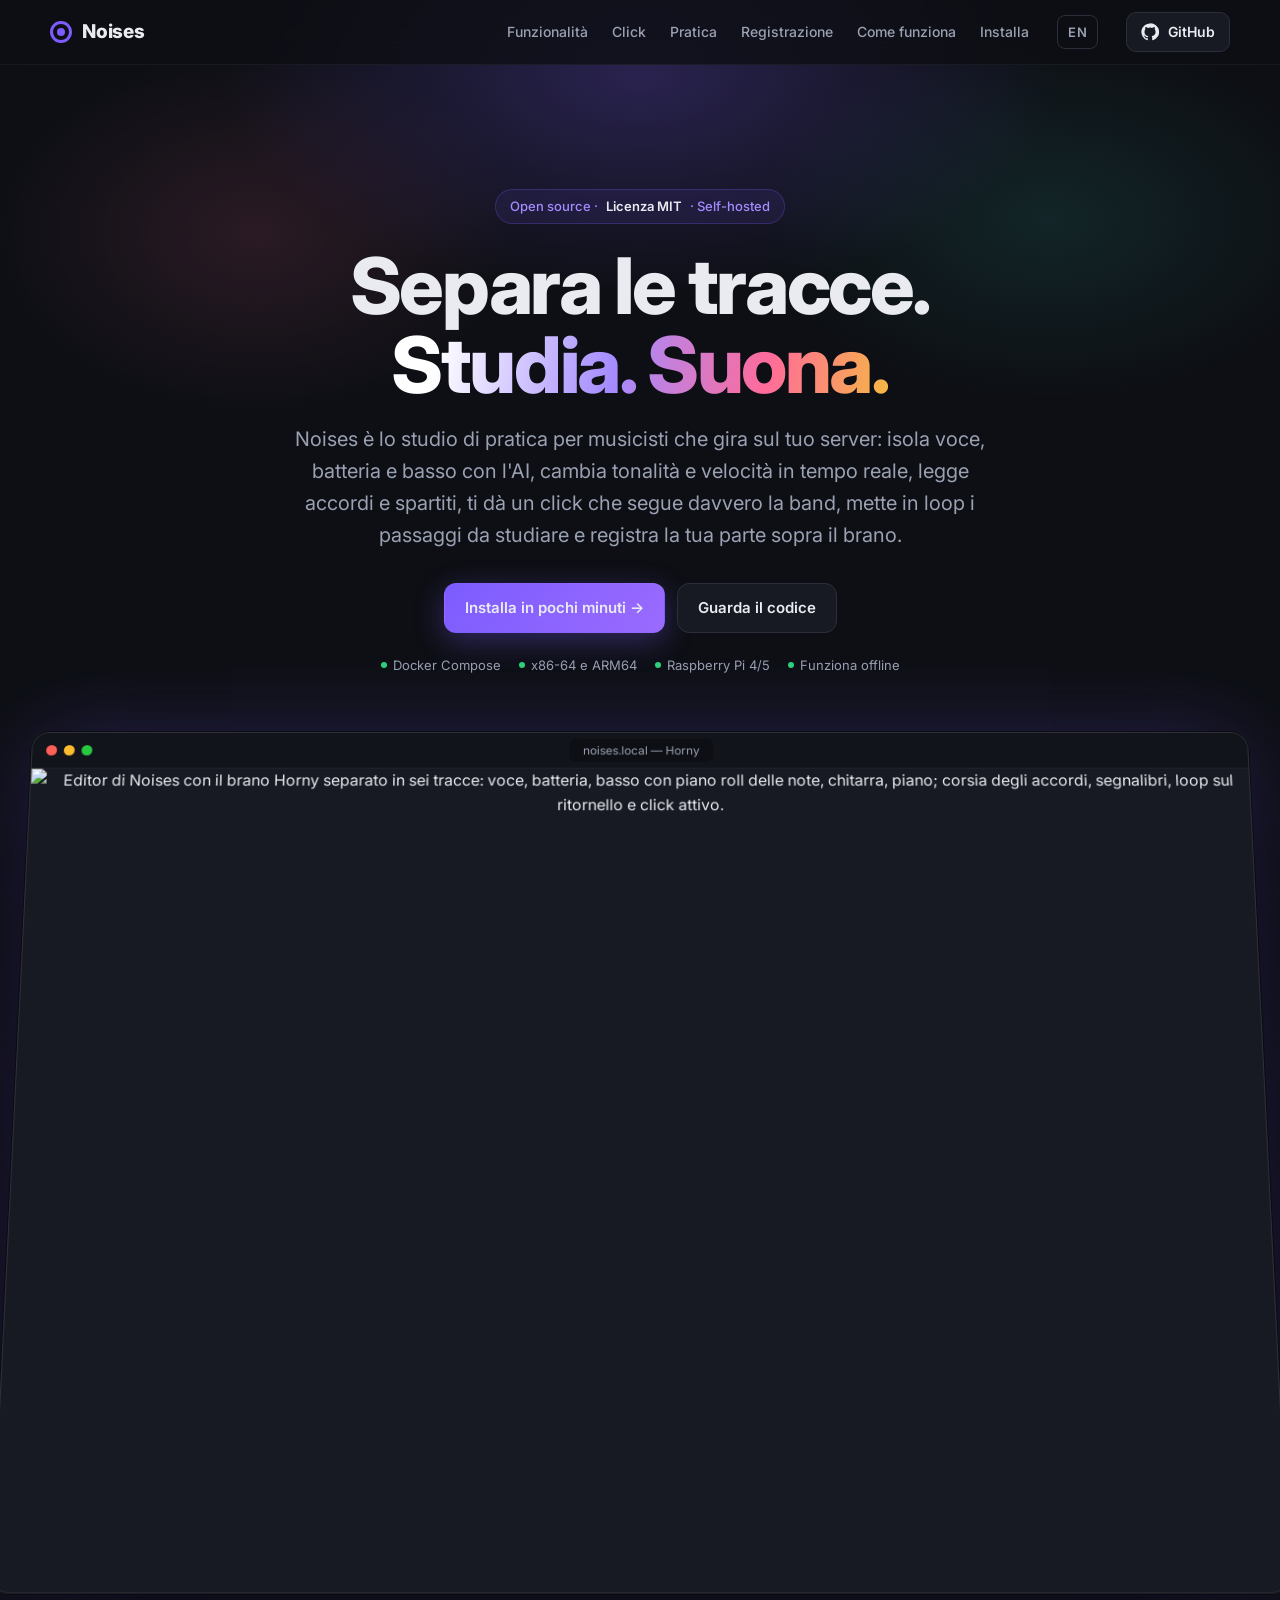
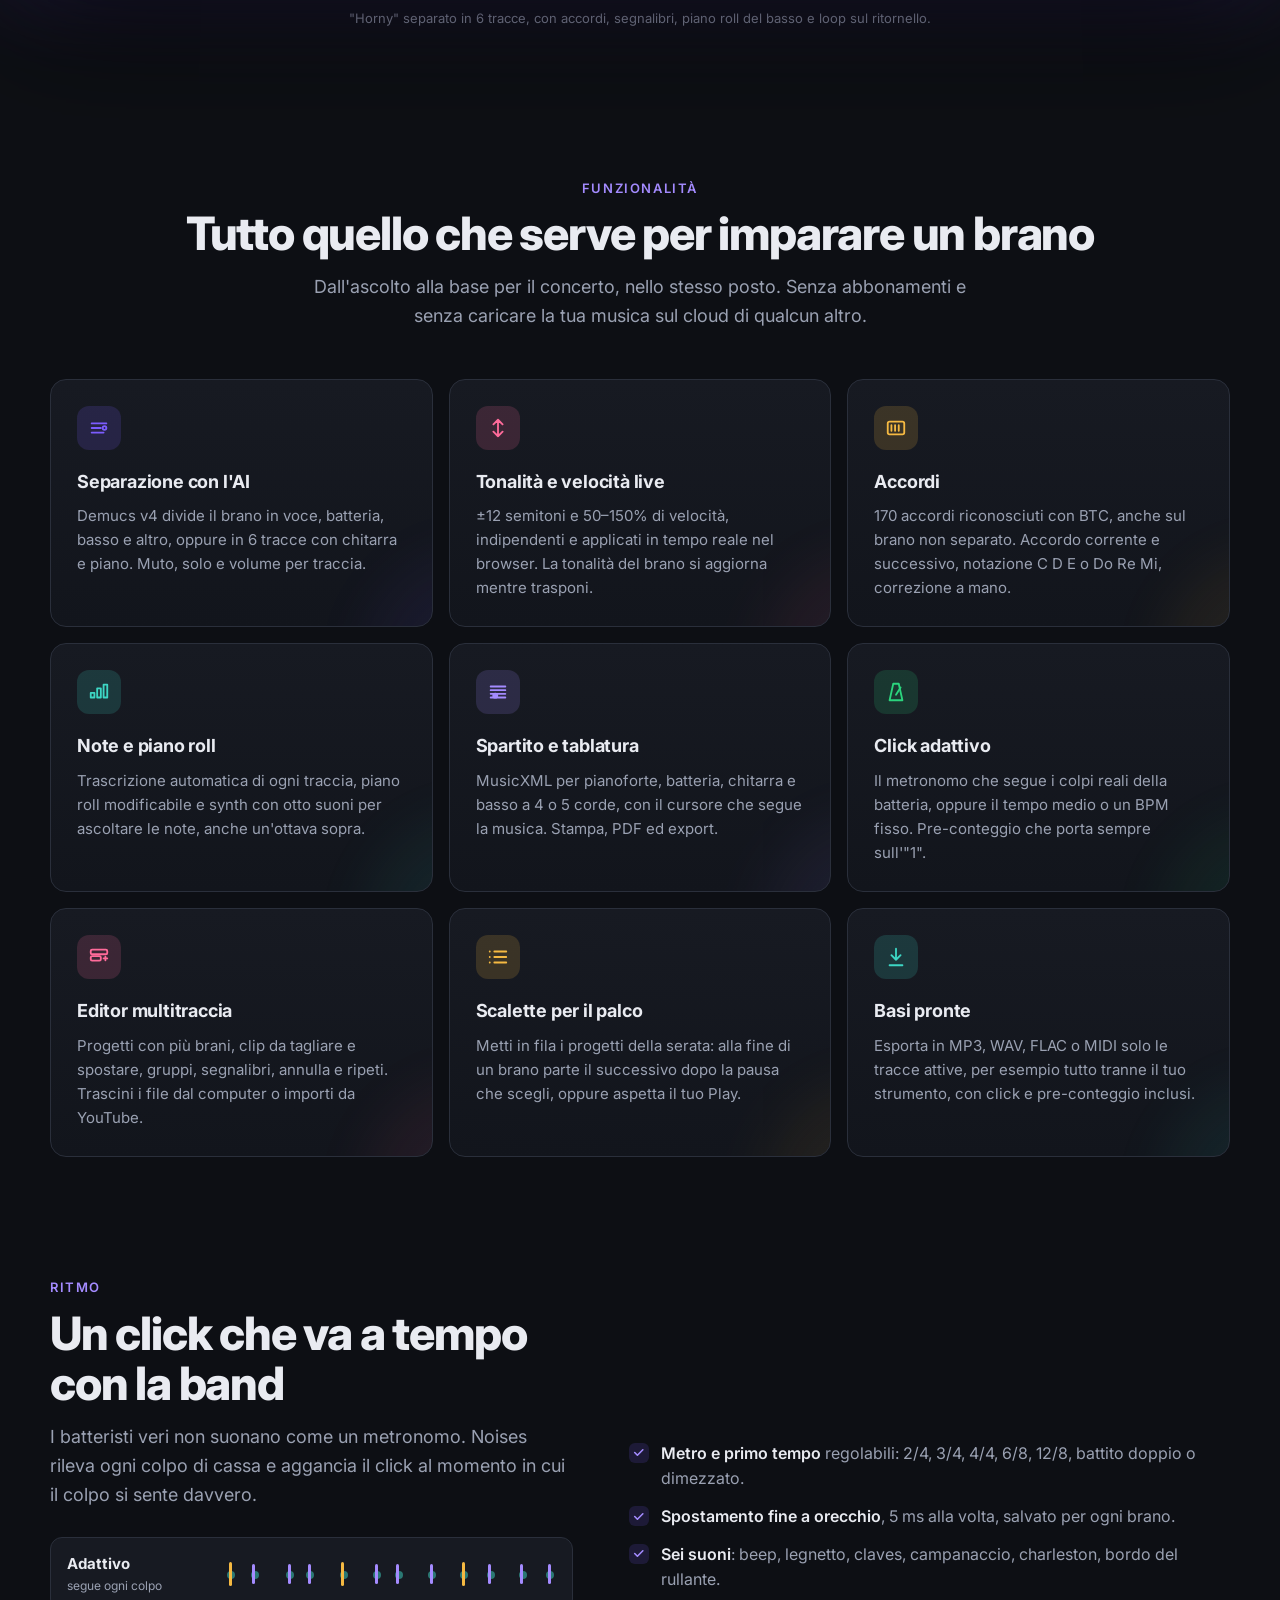
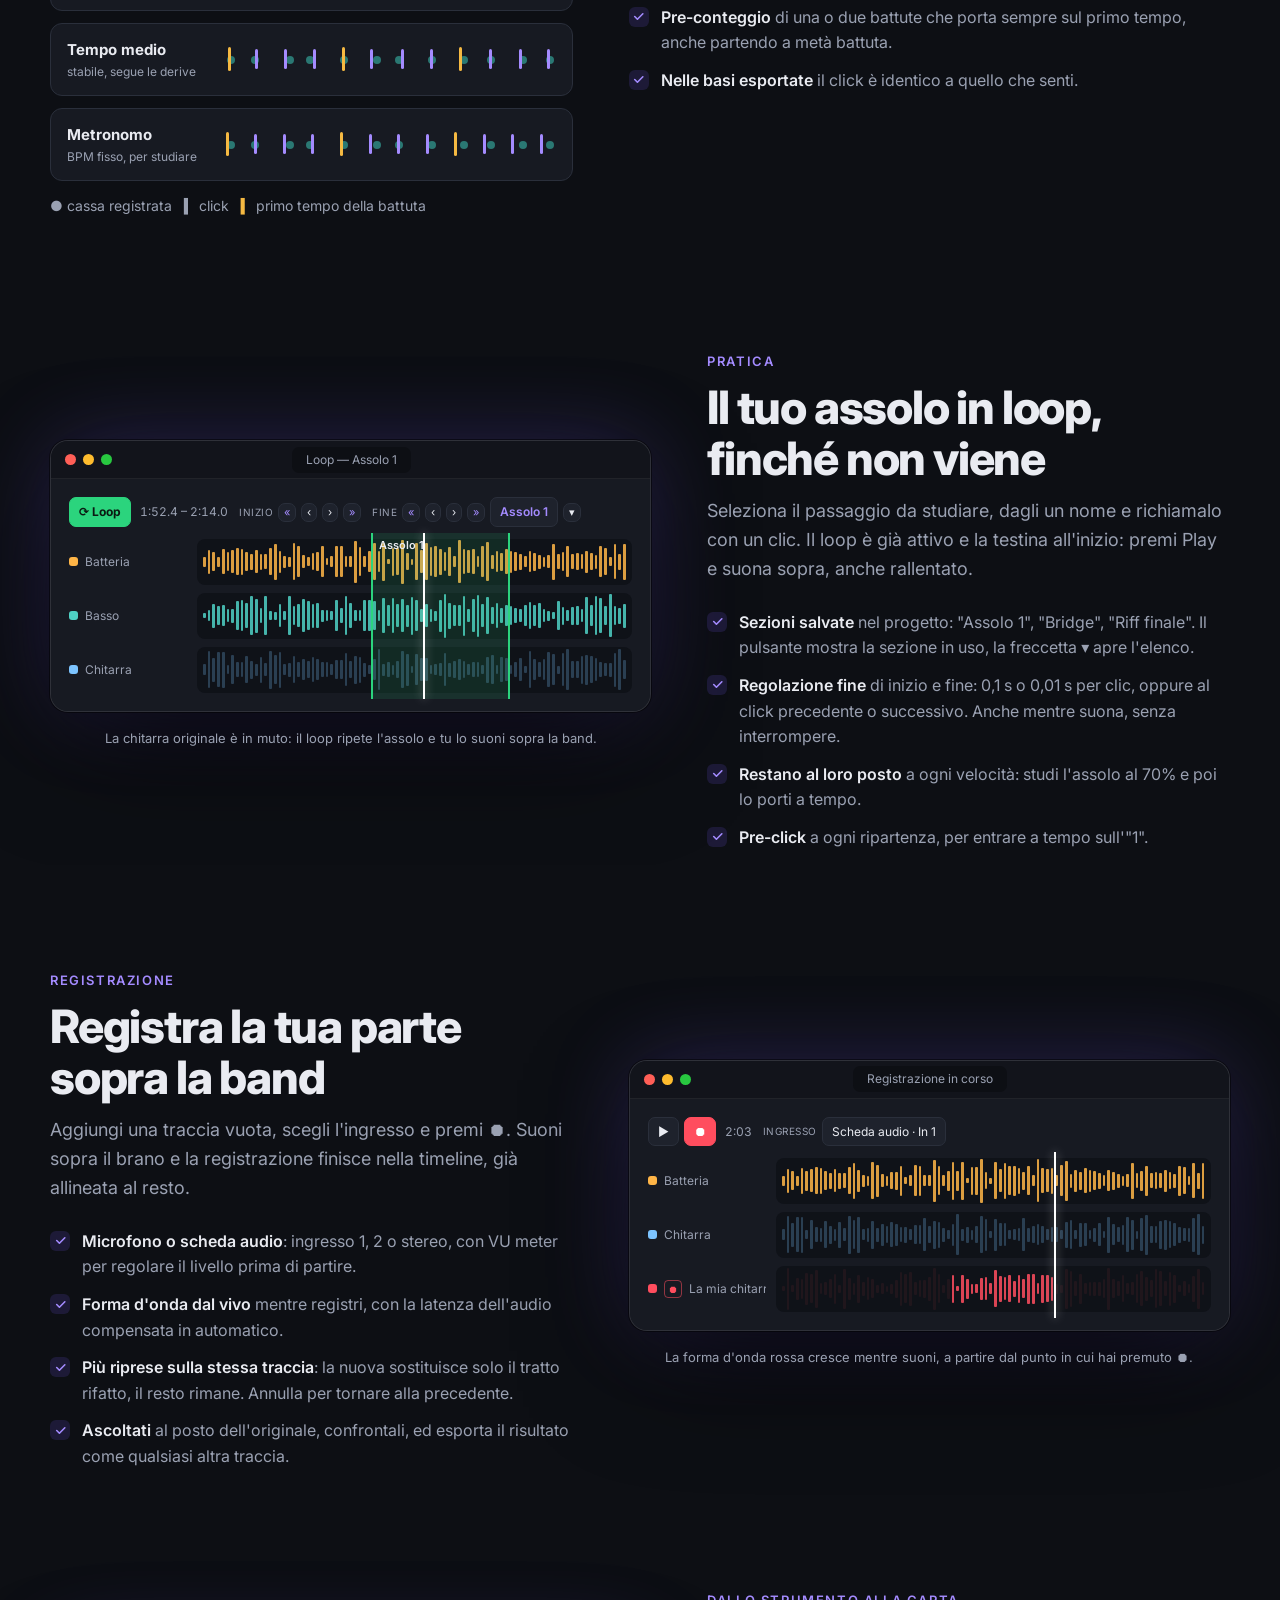
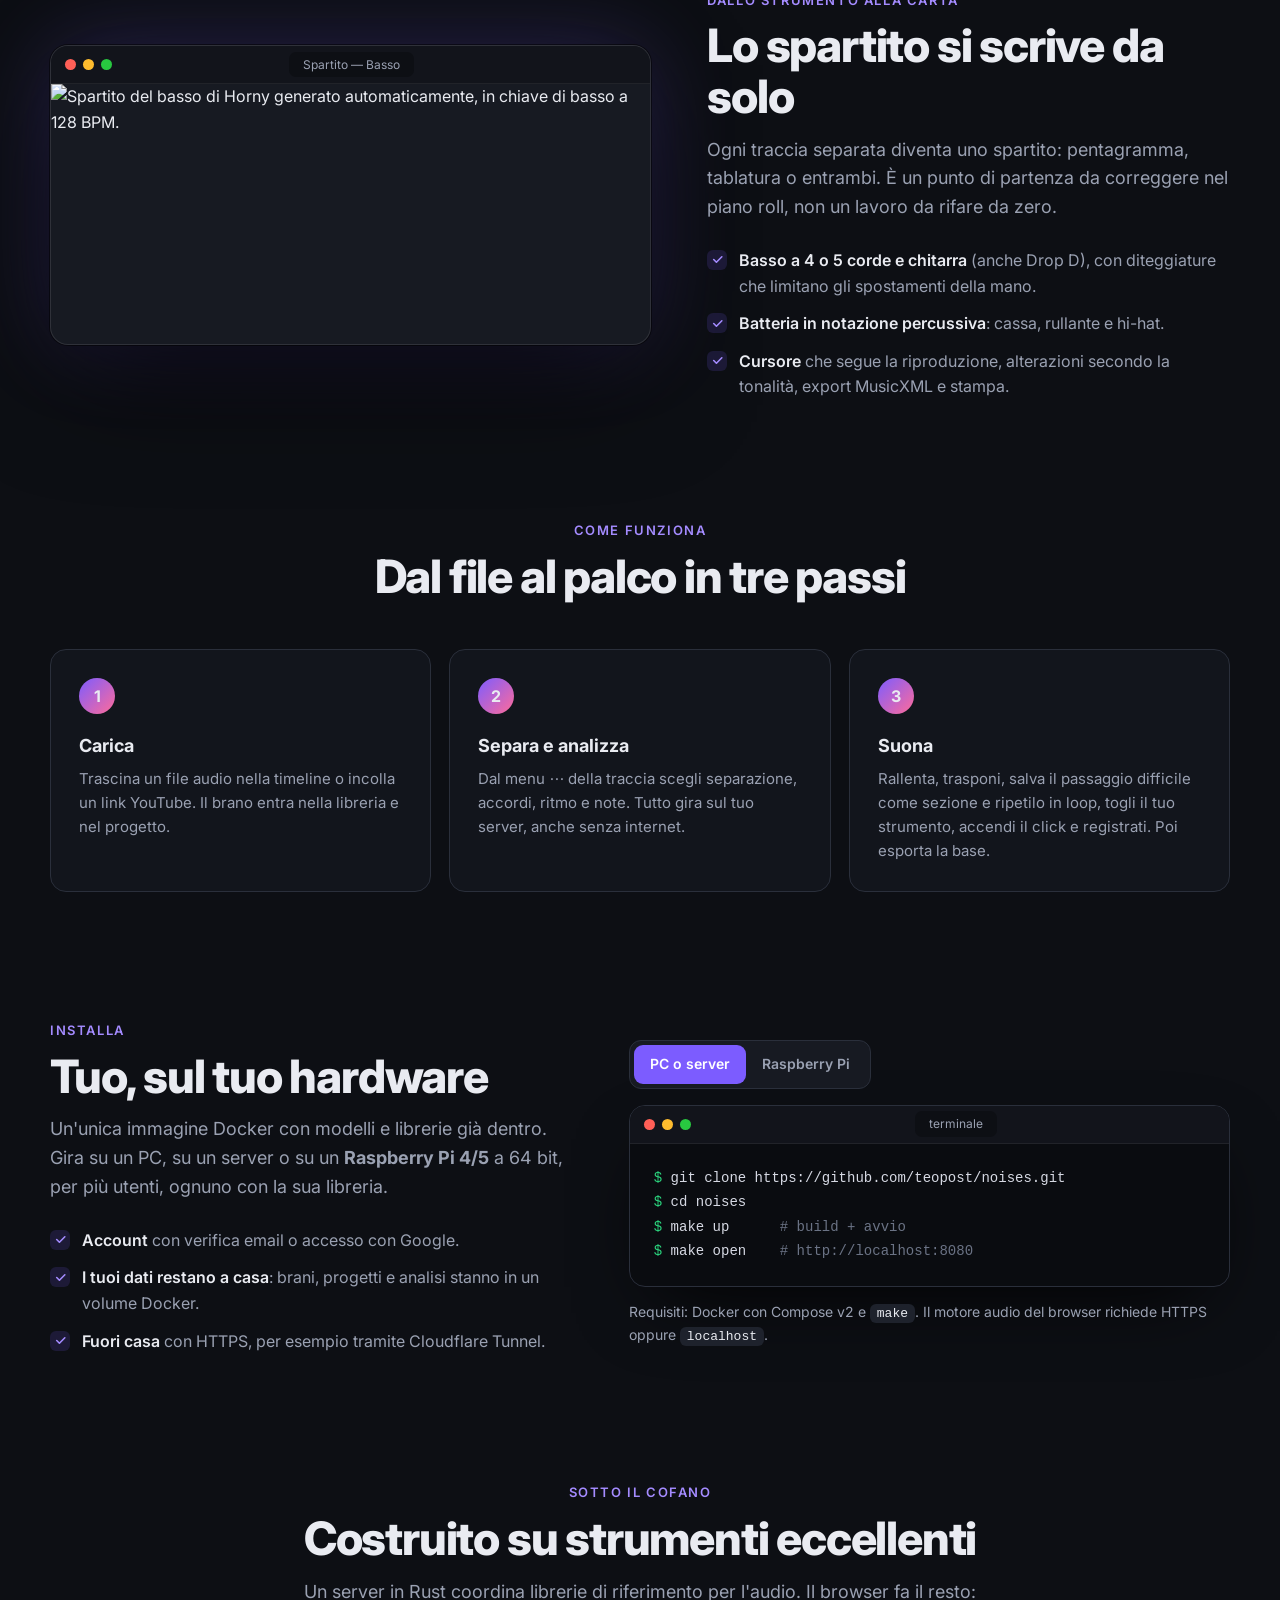
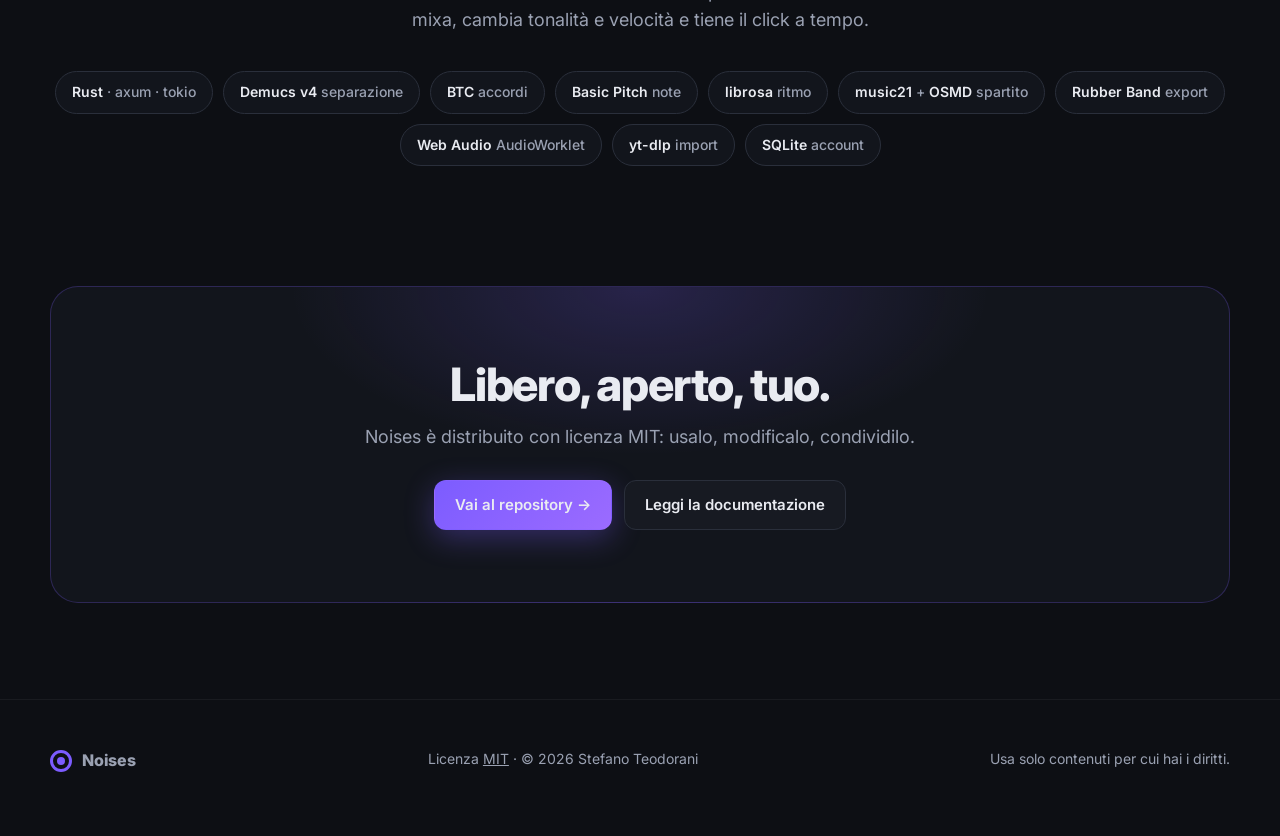
==== docs/index.html @ b1467265 "Sito: versione inglese, sezioni Pratica e Registrazione - docs/en/: pagina in inglese, selettore IT/" ====
<!doctype html>
<html lang="it">
<head>
<meta charset="utf-8">
<meta name="viewport" content="width=device-width, initial-scale=1">
<title>Noises — separa le tracce, studia e suona</title>
<meta name="description" content="Noises è una web app open source e self-hosted per musicisti: separazione delle tracce con l'AI, tonalità e velocità in tempo reale, accordi, spartito, tablatura, click adattivo, loop per esercitarsi, registrazione e basi. Licenza MIT.">
<link rel="alternate" hreflang="it" href="https://teopost.github.io/noises/">
<link rel="alternate" hreflang="en" href="https://teopost.github.io/noises/en/">
<link rel="alternate" hreflang="x-default" href="https://teopost.github.io/noises/en/">
<meta property="og:type" content="website">
<meta property="og:locale" content="it_IT">
<meta property="og:locale:alternate" content="en_US">
<meta property="og:title" content="Noises — separa le tracce, studia e suona">
<meta property="og:description" content="Separazione AI, accordi, spartito, click adattivo e basi. Self-hosted, open source (MIT), gira anche su Raspberry Pi.">
<meta property="og:image" content="https://teopost.github.io/noises/assets/og.jpg">
<meta property="og:url" content="https://teopost.github.io/noises/">
<meta name="twitter:card" content="summary_large_image">
<meta name="theme-color" content="#0d0f14">
<link rel="icon" href="data:image/svg+xml,%3Csvg xmlns='http://www.w3.org/2000/svg' viewBox='0 0 32 32'%3E%3Ccircle cx='16' cy='16' r='14' fill='none' stroke='%237c5cff' stroke-width='3'/%3E%3Ccircle cx='16' cy='16' r='7' fill='%237c5cff'/%3E%3C/svg%3E">
<link rel="preconnect" href="https://fonts.googleapis.com">
<link rel="preconnect" href="https://fonts.gstatic.com" crossorigin>
<link href="https://fonts.googleapis.com/css2?family=Inter:wght@400;500;600;700;800&display=swap" rel="stylesheet">
<link rel="stylesheet" href="assets/site.css">
</head>
<body>

<nav class="nav">
  <div class="wrap">
    <a class="brand" href="#"><span class="logo"></span>Noises</a>
    <div class="nav-links">
      <a href="#funzionalita">Funzionalità</a>
      <a href="#click">Click</a>
      <a href="#pratica">Pratica</a>
      <a href="#registra">Registrazione</a>
      <a href="#come-funziona">Come funziona</a>
      <a href="#installa">Installa</a>
    </div>
    <a class="lang" href="en/" hreflang="en" lang="en" title="English version">EN</a>
    <a class="btn small" href="https://github.com/teopost/noises">
      <svg viewBox="0 0 24 24"><path d="M12 .5a11.5 11.5 0 0 0-3.64 22.41c.58.1.79-.25.79-.56v-2c-3.2.7-3.88-1.37-3.88-1.37-.53-1.33-1.28-1.69-1.28-1.69-1.05-.71.08-.7.08-.7 1.15.08 1.76 1.19 1.76 1.19 1.03 1.76 2.7 1.25 3.36.96.1-.75.4-1.25.73-1.54-2.55-.29-5.24-1.28-5.24-5.69 0-1.26.45-2.29 1.19-3.1-.12-.29-.52-1.46.11-3.05 0 0 .97-.31 3.17 1.18a11 11 0 0 1 5.78 0c2.2-1.49 3.17-1.18 3.17-1.18.63 1.59.23 2.76.11 3.05.74.81 1.19 1.84 1.19 3.1 0 4.42-2.7 5.39-5.26 5.68.41.36.78 1.06.78 2.14v3.17c0 .31.21.67.8.56A11.5 11.5 0 0 0 12 .5z"/></svg>
      GitHub
    </a>
  </div>
</nav>

<header class="hero">
  <div class="wrap">
    <div class="bars" aria-hidden="true"></div>
    <span class="pill">Open source · <b>Licenza MIT</b> · Self-hosted</span>
    <h1>Separa le tracce.<br><span class="grad">Studia. Suona.</span></h1>
    <p class="lead">Noises è lo studio di pratica per musicisti che gira sul tuo server: isola voce, batteria e basso con l'AI, cambia tonalità e velocità in tempo reale, legge accordi e spartiti, ti dà un click che segue davvero la band, mette in loop i passaggi da studiare e registra la tua parte sopra il brano.</p>
    <div class="cta">
      <a class="btn primary" href="#installa">Installa in pochi minuti →</a>
      <a class="btn" href="https://github.com/teopost/noises">Guarda il codice</a>
    </div>
    <div class="meta"><span>Docker Compose</span><span>x86-64 e ARM64</span><span>Raspberry Pi 4/5</span><span>Funziona offline</span></div>
  </div>
  <div class="shot">
    <div class="frame" id="hero-frame">
      <div class="frame-bar"><i></i><i></i><i></i><span>noises.local — Horny</span></div>
      <img src="assets/hero.webp" width="2400" height="1590" alt="Editor di Noises con il brano Horny separato in sei tracce: voce, batteria, basso con piano roll delle note, chitarra, piano; corsia degli accordi, segnalibri, loop sul ritornello e click attivo.">
    </div>
    <p class="caption">"Horny" separato in 6 tracce, con accordi, segnalibri, piano roll del basso e loop sul ritornello.</p>
  </div>
</header>

<section id="funzionalita">
  <div class="wrap">
    <div class="center reveal">
      <div class="kicker">Funzionalità</div>
      <h2>Tutto quello che serve per imparare un brano</h2>
      <p class="sub">Dall'ascolto alla base per il concerto, nello stesso posto. Senza abbonamenti e senza caricare la tua musica sul cloud di qualcun altro.</p>
    </div>
    <div class="grid">
      <article class="card reveal" style="--glow:#7c5cff">
        <div class="ico"><svg viewBox="0 0 24 24"><path d="M4 7h16M4 12h10M4 17h13"/><circle cx="18" cy="12" r="2"/></svg></div>
        <h3>Separazione con l'AI</h3>
        <p>Demucs v4 divide il brano in voce, batteria, basso e altro, oppure in 6 tracce con chitarra e piano. Muto, solo e volume per traccia.</p>
      </article>
      <article class="card reveal" style="--glow:#ff6b9a">
        <div class="ico"><svg viewBox="0 0 24 24"><path d="M12 3v18M7 8l5-5 5 5M7 16l5 5 5-5"/></svg></div>
        <h3>Tonalità e velocità live</h3>
        <p>±12 semitoni e 50–150% di velocità, indipendenti e applicati in tempo reale nel browser. La tonalità del brano si aggiorna mentre trasponi.</p>
      </article>
      <article class="card reveal" style="--glow:#f5b942">
        <div class="ico"><svg viewBox="0 0 24 24"><rect x="3" y="5" width="18" height="14" rx="2"/><path d="M7 9v6M11 9v6M15 9v6"/></svg></div>
        <h3>Accordi</h3>
        <p>170 accordi riconosciuti con BTC, anche sul brano non separato. Accordo corrente e successivo, notazione C D E o Do Re Mi, correzione a mano.</p>
      </article>
      <article class="card reveal" style="--glow:#3dd6c4">
        <div class="ico"><svg viewBox="0 0 24 24"><path d="M3 18h4v-5H3zM10 18h4V8h-4zM17 18h4V4h-4z"/></svg></div>
        <h3>Note e piano roll</h3>
        <p>Trascrizione automatica di ogni traccia, piano roll modificabile e synth con otto suoni per ascoltare le note, anche un'ottava sopra.</p>
      </article>
      <article class="card reveal" style="--glow:#a48bff">
        <div class="ico"><svg viewBox="0 0 24 24"><path d="M4 6h16M4 10h16M4 14h16M4 18h16"/><circle cx="9" cy="16" r="2.2" fill="currentColor"/></svg></div>
        <h3>Spartito e tablatura</h3>
        <p>MusicXML per pianoforte, batteria, chitarra e basso a 4 o 5 corde, con il cursore che segue la musica. Stampa, PDF ed export.</p>
      </article>
      <article class="card reveal" style="--glow:#2bd47d">
        <div class="ico"><svg viewBox="0 0 24 24"><path d="M9 3h6l4 18H5z"/><path d="M12 15l5-8"/></svg></div>
        <h3>Click adattivo</h3>
        <p>Il metronomo che segue i colpi reali della batteria, oppure il tempo medio o un BPM fisso. Pre-conteggio che porta sempre sull'"1".</p>
      </article>
      <article class="card reveal" style="--glow:#ff6b9a">
        <div class="ico"><svg viewBox="0 0 24 24"><rect x="3" y="4" width="18" height="5" rx="1.5"/><rect x="3" y="11" width="11" height="5" rx="1.5"/><path d="M17 13.5h4M19 11.5v4"/></svg></div>
        <h3>Editor multitraccia</h3>
        <p>Progetti con più brani, clip da tagliare e spostare, gruppi, segnalibri, annulla e ripeti. Trascini i file dal computer o importi da YouTube.</p>
      </article>
      <article class="card reveal" style="--glow:#f5b942">
        <div class="ico"><svg viewBox="0 0 24 24"><path d="M8 6h13M8 12h13M8 18h13"/><path d="M3 6h.01M3 12h.01M3 18h.01"/></svg></div>
        <h3>Scalette per il palco</h3>
        <p>Metti in fila i progetti della serata: alla fine di un brano parte il successivo dopo la pausa che scegli, oppure aspetta il tuo Play.</p>
      </article>
      <article class="card reveal" style="--glow:#3dd6c4">
        <div class="ico"><svg viewBox="0 0 24 24"><path d="M12 3v12M7 10l5 5 5-5M5 21h14"/></svg></div>
        <h3>Basi pronte</h3>
        <p>Esporta in MP3, WAV, FLAC o MIDI solo le tracce attive, per esempio tutto tranne il tuo strumento, con click e pre-conteggio inclusi.</p>
      </article>
    </div>
  </div>
</section>

<section id="click" style="padding-top: 24px">
  <div class="wrap split">
    <div class="reveal">
      <div class="kicker">Ritmo</div>
      <h2>Un click che va a tempo con la band</h2>
      <p class="sub">I batteristi veri non suonano come un metronomo. Noises rileva ogni colpo di cassa e aggancia il click al momento in cui il colpo si sente davvero.</p>
      <div class="click-modes" id="click-demo" aria-hidden="true">
        <div class="mode"><strong>Adattivo<small>segue ogni colpo</small></strong><div class="ticks-row" data-mode="adapt"></div></div>
        <div class="mode"><strong>Tempo medio<small>stabile, segue le derive</small></strong><div class="ticks-row" data-mode="smooth"></div></div>
        <div class="mode"><strong>Metronomo<small>BPM fisso, per studiare</small></strong><div class="ticks-row" data-mode="fixed"></div></div>
      </div>
      <p class="note">● cassa registrata &nbsp; ▍ click &nbsp; <span style="color:var(--amber)">▍</span> primo tempo della battuta</p>
    </div>
    <div class="reveal">
      <ul class="ticks">
        <li><span><b>Metro e primo tempo</b> regolabili: 2/4, 3/4, 4/4, 6/8, 12/8, battito doppio o dimezzato.</span></li>
        <li><span><b>Spostamento fine a orecchio</b>, 5 ms alla volta, salvato per ogni brano.</span></li>
        <li><span><b>Sei suoni</b>: beep, legnetto, claves, campanaccio, charleston, bordo del rullante.</span></li>
        <li><span><b>Pre-conteggio</b> di una o due battute che porta sempre sul primo tempo, anche partendo a metà battuta.</span></li>
        <li><span><b>Nelle basi esportate</b> il click è identico a quello che senti.</span></li>
      </ul>
    </div>
  </div>
</section>

<section id="pratica" style="padding-top: 24px">
  <div class="wrap split rev">
    <div class="reveal">
      <div class="kicker">Pratica</div>
      <h2>Il tuo assolo in loop, finché non viene</h2>
      <p class="sub">Seleziona il passaggio da studiare, dagli un nome e richiamalo con un clic. Il loop è già attivo e la testina all'inizio: premi Play e suona sopra, anche rallentato.</p>
      <ul class="ticks">
        <li><span><b>Sezioni salvate</b> nel progetto: "Assolo 1", "Bridge", "Riff finale". Il pulsante mostra la sezione in uso, la freccetta ▾ apre l'elenco.</span></li>
        <li><span><b>Regolazione fine</b> di inizio e fine: 0,1 s o 0,01 s per clic, oppure al click precedente o successivo. Anche mentre suona, senza interrompere.</span></li>
        <li><span><b>Restano al loro posto</b> a ogni velocità: studi l'assolo al 70% e poi lo porti a tempo.</span></li>
        <li><span><b>Pre-click</b> a ogni ripartenza, per entrare a tempo sull'"1".</span></li>
      </ul>
    </div>
    <div class="media reveal" aria-hidden="true">
      <div class="frame flat">
        <div class="frame-bar"><i></i><i></i><i></i><span>Loop — Assolo 1</span></div>
        <div class="mock">
          <div class="mock-bar">
            <span class="b on">⟳ Loop</span><span class="t">1:52.4 – 2:14.0</span>
            <span class="lbl">Inizio</span><span class="b sm acc">«</span><span class="b sm">‹</span><span class="b sm">›</span><span class="b sm acc">»</span>
            <span class="lbl">Fine</span><span class="b sm acc">«</span><span class="b sm">‹</span><span class="b sm">›</span><span class="b sm acc">»</span>
            <span class="b named">Assolo 1</span><span class="b sm">▾</span>
          </div>
          <div class="lanes">
            <div class="lane-mock"><span class="name" style="--c:#ffb547">Batteria</span><div class="wave-mock" style="--c:#ffb547" data-seed="11"></div></div>
            <div class="lane-mock"><span class="name" style="--c:#4fd1c5">Basso</span><div class="wave-mock" style="--c:#4fd1c5" data-seed="23"></div></div>
            <div class="lane-mock"><span class="name" style="--c:#7cc4ff">Chitarra</span><div class="wave-mock muted" style="--c:#7cc4ff" data-seed="37"></div></div>
            <div class="loop-mock"><span>Assolo 1</span></div>
            <div class="ph-mock" style="--at:.52"></div>
          </div>
        </div>
      </div>
      <p class="caption">La chitarra originale è in muto: il loop ripete l'assolo e tu lo suoni sopra la band.</p>
    </div>
  </div>
</section>

<section id="registra" style="padding-top: 24px">
  <div class="wrap split">
    <div class="reveal">
      <div class="kicker">Registrazione</div>
      <h2>Registra la tua parte sopra la band</h2>
      <p class="sub">Aggiungi una traccia vuota, scegli l'ingresso e premi ⏺. Suoni sopra il brano e la registrazione finisce nella timeline, già allineata al resto.</p>
      <ul class="ticks">
        <li><span><b>Microfono o scheda audio</b>: ingresso 1, 2 o stereo, con VU meter per regolare il livello prima di partire.</span></li>
        <li><span><b>Forma d'onda dal vivo</b> mentre registri, con la latenza dell'audio compensata in automatico.</span></li>
        <li><span><b>Più riprese sulla stessa traccia</b>: la nuova sostituisce solo il tratto rifatto, il resto rimane. Annulla per tornare alla precedente.</span></li>
        <li><span><b>Ascoltati</b> al posto dell'originale, confrontali, ed esporta il risultato come qualsiasi altra traccia.</span></li>
      </ul>
    </div>
    <div class="media reveal" aria-hidden="true">
      <div class="frame flat">
        <div class="frame-bar"><i></i><i></i><i></i><span>Registrazione in corso</span></div>
        <div class="mock">
          <div class="mock-bar">
            <span class="b">▶</span><span class="b rec on">⏺</span><span class="t">2:03</span>
            <span class="lbl">Ingresso</span><span class="b">Scheda audio · In 1</span>
          </div>
          <div class="lanes">
            <div class="lane-mock"><span class="name" style="--c:#ffb547">Batteria</span><div class="wave-mock" style="--c:#ffb547" data-seed="11"></div></div>
            <div class="lane-mock"><span class="name" style="--c:#7cc4ff">Chitarra</span><div class="wave-mock muted" style="--c:#7cc4ff" data-seed="37"></div></div>
            <div class="lane-mock"><span class="name" style="--c:#ff4d5e"><span class="arm">⏺</span>La mia chitarra</span><div class="wave-mock" style="--c:#ff4d5e" data-seed="53" data-from=".4" data-fill=".64"></div></div>
            <div class="ph-mock" style="--at:.64"></div>
          </div>
        </div>
      </div>
      <p class="caption">La forma d'onda rossa cresce mentre suoni, a partire dal punto in cui hai premuto ⏺.</p>
    </div>
  </div>
</section>

<section style="padding-top: 24px">
  <div class="wrap split rev">
    <div class="reveal">
      <div class="kicker">Dallo strumento alla carta</div>
      <h2>Lo spartito si scrive da solo</h2>
      <p class="sub">Ogni traccia separata diventa uno spartito: pentagramma, tablatura o entrambi. È un punto di partenza da correggere nel piano roll, non un lavoro da rifare da zero.</p>
      <ul class="ticks">
        <li><span><b>Basso a 4 o 5 corde e chitarra</b> (anche Drop D), con diteggiature che limitano gli spostamenti della mano.</span></li>
        <li><span><b>Batteria in notazione percussiva</b>: cassa, rullante e hi-hat.</span></li>
        <li><span><b>Cursore</b> che segue la riproduzione, alterazioni secondo la tonalità, export MusicXML e stampa.</span></li>
      </ul>
    </div>
    <div class="media reveal">
      <div class="frame flat">
        <div class="frame-bar"><i></i><i></i><i></i><span>Spartito — Basso</span></div>
        <img src="assets/score.webp" width="1800" height="780" decoding="async" alt="Spartito del basso di Horny generato automaticamente, in chiave di basso a 128 BPM.">
      </div>
    </div>
  </div>
</section>

<section id="come-funziona" style="padding-top: 24px">
  <div class="wrap">
    <div class="center reveal">
      <div class="kicker">Come funziona</div>
      <h2>Dal file al palco in tre passi</h2>
    </div>
    <div class="steps">
      <div class="step reveal"><h3>Carica</h3><p>Trascina un file audio nella timeline o incolla un link YouTube. Il brano entra nella libreria e nel progetto.</p></div>
      <div class="step reveal"><h3>Separa e analizza</h3><p>Dal menu ⋯ della traccia scegli separazione, accordi, ritmo e note. Tutto gira sul tuo server, anche senza internet.</p></div>
      <div class="step reveal"><h3>Suona</h3><p>Rallenta, trasponi, salva il passaggio difficile come sezione e ripetilo in loop, togli il tuo strumento, accendi il click e registrati. Poi esporta la base.</p></div>
    </div>
  </div>
</section>

<section id="installa" style="padding-top: 24px">
  <div class="wrap split">
    <div class="reveal">
      <div class="kicker">Installa</div>
      <h2>Tuo, sul tuo hardware</h2>
      <p class="sub">Un'unica immagine Docker con modelli e librerie già dentro. Gira su un PC, su un server o su un <b>Raspberry Pi 4/5</b> a 64 bit, per più utenti, ognuno con la sua libreria.</p>
      <ul class="ticks">
        <li><span><b>Account</b> con verifica email o accesso con Google.</span></li>
        <li><span><b>I tuoi dati restano a casa</b>: brani, progetti e analisi stanno in un volume Docker.</span></li>
        <li><span><b>Fuori casa</b> con HTTPS, per esempio tramite Cloudflare Tunnel.</span></li>
      </ul>
    </div>
    <div class="reveal">
      <div class="tabs" role="tablist">
        <button class="on" data-tab="pc" role="tab" aria-selected="true">PC o server</button>
        <button data-tab="pi" role="tab" aria-selected="false">Raspberry Pi</button>
      </div>
      <div class="term" data-panel="pc">
        <div class="frame-bar"><i></i><i></i><i></i><span>terminale</span></div>
<pre><span class="p">$ </span>git clone https://github.com/teopost/noises.git
<span class="p">$ </span>cd noises
<span class="p">$ </span>make up      <span class="c"># build + avvio</span>
<span class="p">$ </span>make open    <span class="c"># http://localhost:8080</span></pre>
      </div>
      <div class="term panel-hidden" data-panel="pi">
        <div class="frame-bar"><i></i><i></i><i></i><span>raspberrypi</span></div>
<pre><span class="p">$ </span>git clone https://github.com/teopost/noises.git
<span class="p">$ </span>cd noises &amp;&amp; cp .env.example .env
<span class="c"># in .env: immagine pronta della CI</span>
<span class="k">NOISES_IMAGE</span>=ghcr.io/teopost/noises:latest
<span class="p">$ </span>make pull    <span class="c"># scarica e avvia, niente build</span></pre>
      </div>
      <p class="note">Requisiti: Docker con Compose v2 e <code>make</code>. Il motore audio del browser richiede HTTPS oppure <code>localhost</code>.</p>
    </div>
  </div>
</section>

<section style="padding-top: 24px">
  <div class="wrap center reveal">
    <div class="kicker">Sotto il cofano</div>
    <h2>Costruito su strumenti eccellenti</h2>
    <p class="sub">Un server in Rust coordina librerie di riferimento per l'audio. Il browser fa il resto: mixa, cambia tonalità e velocità e tiene il click a tempo.</p>
    <div class="stack">
      <span><b>Rust</b> · axum · tokio</span><span><b>Demucs v4</b> separazione</span><span><b>BTC</b> accordi</span>
      <span><b>Basic Pitch</b> note</span><span><b>librosa</b> ritmo</span><span><b>music21</b> + <b>OSMD</b> spartito</span>
      <span><b>Rubber Band</b> export</span><span><b>Web Audio</b> AudioWorklet</span><span><b>yt-dlp</b> import</span><span><b>SQLite</b> account</span>
    </div>
  </div>
</section>

<section style="padding-top: 24px; padding-bottom: 0">
  <div class="wrap">
    <div class="final reveal">
      <h2>Libero, aperto, tuo.</h2>
      <p class="sub" style="margin: 0 auto">Noises è distribuito con licenza MIT: usalo, modificalo, condividilo.</p>
      <div class="cta">
        <a class="btn primary" href="https://github.com/teopost/noises">Vai al repository →</a>
        <a class="btn" href="https://github.com/teopost/noises/blob/main/README.md">Leggi la documentazione</a>
      </div>
    </div>
  </div>
</section>

<footer>
  <div class="wrap">
    <div><a class="brand" href="#" style="font-size:16px"><span class="logo"></span>Noises</a></div>
    <div>Licenza <a href="https://github.com/teopost/noises/blob/main/LICENSE.md">MIT</a> · © 2026 Stefano Teodorani</div>
    <div>Usa solo contenuti per cui hai i diritti.</div>
  </div>
</footer>

<script src="assets/site.js"></script>
</body>
</html>
---- docs/assets/site.css ----
:root {
  --bg: #0d0f14;
  --bg-2: #12151c;
  --panel: #171a22;
  --panel-2: #1e222c;
  --border: #2a2f3b;
  --text: #e9ebf1;
  --muted: #9aa1b2;
  --accent: #7c5cff;
  --accent-2: #a48bff;
  --pink: #ff6b9a;
  --amber: #f5b942;
  --teal: #3dd6c4;
  --green: #2bd47d;
  --radius: 16px;
  --max: 1180px;
}
* { box-sizing: border-box; }
html { scroll-behavior: smooth; }
body {
  margin: 0; background: var(--bg); color: var(--text);
  font: 16px/1.6 Inter, system-ui, -apple-system, "Segoe UI", Roboto, sans-serif;
  -webkit-font-smoothing: antialiased; overflow-x: hidden;
}
a { color: inherit; }
img { max-width: 100%; height: auto; display: block; }
.wrap { width: min(var(--max), 100% - 32px); margin: 0 auto; }
@media (prefers-reduced-motion: reduce) { *, *::before, *::after { animation: none !important; transition: none !important; } html { scroll-behavior: auto; } }

/* ---------- barra superiore ---------- */
.nav {
  position: sticky; top: 0; z-index: 20; backdrop-filter: blur(14px); -webkit-backdrop-filter: blur(14px);
  background: color-mix(in srgb, var(--bg) 78%, transparent); border-bottom: 1px solid #ffffff0d;
}
.nav .wrap { display: flex; align-items: center; gap: 28px; height: 64px; }
.brand { display: flex; align-items: center; gap: 10px; font-weight: 800; font-size: 19px; text-decoration: none; letter-spacing: -.2px; }
.logo { width: 22px; height: 22px; border-radius: 50%; border: 3px solid var(--accent); display: grid; place-items: center; }
.logo::after { content: ''; width: 8px; height: 8px; border-radius: 50%; background: var(--accent); }
.nav-links { display: flex; gap: 24px; margin-left: auto; }
.nav-links a { color: var(--muted); text-decoration: none; font-size: 14px; font-weight: 500; }
.nav-links a:hover { color: var(--text); }
.btn {
  display: inline-flex; align-items: center; gap: 9px; padding: 12px 20px; border-radius: 12px; font-weight: 600; font-size: 15px;
  text-decoration: none; border: 1px solid var(--border); background: var(--panel); color: var(--text); transition: transform .15s, border-color .15s, background .15s;
}
.btn:hover { transform: translateY(-1px); border-color: #3b4252; }
.btn.primary { background: linear-gradient(135deg, var(--accent), #9b6bff); border-color: transparent; box-shadow: 0 8px 30px #7c5cff55; }
.btn.primary:hover { box-shadow: 0 10px 36px #7c5cff77; }
.btn.small { padding: 8px 14px; font-size: 14px; border-radius: 10px; }
.btn svg { width: 18px; height: 18px; fill: currentColor; }
@media (max-width: 760px) { .nav-links { display: none; } .nav .btn.small { margin-left: auto; } }

/* ---------- hero ---------- */
.hero { position: relative; padding: 84px 0 40px; text-align: center; isolation: isolate; }
.hero::before {
  content: ''; position: absolute; inset: -120px 0 auto; height: 720px; z-index: -1;
  background:
    radial-gradient(600px 320px at 50% 18%, #7c5cff40, transparent 70%),
    radial-gradient(380px 260px at 20% 40%, #ff6b9a1f, transparent 70%),
    radial-gradient(420px 260px at 82% 38%, #3dd6c41c, transparent 70%);
}
.pill {
  display: inline-flex; align-items: center; gap: 8px; padding: 6px 14px; border-radius: 999px; font-size: 13px; font-weight: 500;
  color: var(--accent-2); background: #7c5cff17; border: 1px solid #7c5cff40;
}
.pill b { color: var(--text); font-weight: 600; }
h1 {
  font-size: clamp(40px, 7vw, 78px); line-height: 1.02; letter-spacing: -2.4px; font-weight: 800; margin: 22px auto 18px; max-width: 900px;
}
.grad { background: linear-gradient(100deg, #fff 10%, var(--accent-2) 45%, var(--pink) 75%, var(--amber)); -webkit-background-clip: text; background-clip: text; color: transparent; }
.lead { color: var(--muted); font-size: clamp(17px, 2.2vw, 20px); max-width: 720px; margin: 0 auto 32px; }
.cta { display: flex; gap: 12px; justify-content: center; flex-wrap: wrap; }
.meta { margin-top: 22px; display: flex; gap: 18px; justify-content: center; flex-wrap: wrap; color: var(--muted); font-size: 13px; }
.meta span { display: inline-flex; align-items: center; gap: 6px; }
.meta span::before { content: ''; width: 6px; height: 6px; border-radius: 50%; background: var(--green); }

/* onde animate decorative */
.bars { display: flex; justify-content: center; align-items: center; gap: 4px; height: 34px; margin: 0 auto 6px; }
.bars i { width: 4px; border-radius: 3px; background: linear-gradient(var(--accent-2), var(--pink)); animation: eq 1.2s ease-in-out infinite; opacity: .85; }
@keyframes eq { 0%, 100% { height: 6px; } 50% { height: 30px; } }

/* ---------- screenshot ---------- */
.shot { margin: 56px auto 0; width: min(1240px, 100% - 32px); perspective: 1800px; }
.frame {
  border-radius: 18px; overflow: hidden; border: 1px solid #ffffff1a; background: var(--panel);
  box-shadow: 0 40px 120px -20px #000c, 0 0 0 1px #00000080, 0 0 90px -10px #7c5cff55;
  transform: rotateX(8deg) scale(.98); transform-origin: 50% 0; transition: transform .8s cubic-bezier(.2,.7,.2,1);
}
.frame.flat { transform: none; }
@media (max-width: 760px) { .frame { transform: none; } .shot { margin-top: 40px; } }
.frame-bar { display: flex; align-items: center; gap: 7px; height: 38px; padding: 0 14px; background: #12141b; border-bottom: 1px solid #ffffff10; }
.frame-bar i { width: 11px; height: 11px; border-radius: 50%; background: #3a3f4c; }
.frame-bar i:nth-child(1) { background: #ff5f57; } .frame-bar i:nth-child(2) { background: #febc2e; } .frame-bar i:nth-child(3) { background: #28c840; }
.frame-bar span { margin: 0 auto; font-size: 12px; color: var(--muted); background: #0d0f14; padding: 3px 14px; border-radius: 7px; transform: translateX(-26px); }
.caption { text-align: center; color: var(--muted); font-size: 13px; margin-top: 16px; }

/* ---------- sezioni ---------- */
section { padding: 96px 0; }
.kicker { color: var(--accent-2); font-weight: 600; font-size: 13px; letter-spacing: 1.6px; text-transform: uppercase; }
h2 { font-size: clamp(30px, 4.4vw, 46px); line-height: 1.1; letter-spacing: -1.2px; margin: 10px 0 14px; font-weight: 800; }
.sub { color: var(--muted); font-size: 18px; max-width: 680px; margin: 0; }
.center { text-align: center; } .center .sub { margin: 0 auto; }

.grid { display: grid; grid-template-columns: repeat(3, 1fr); gap: 16px; margin-top: 48px; }
@media (max-width: 980px) { .grid { grid-template-columns: repeat(2, 1fr); } }
@media (max-width: 620px) { .grid { grid-template-columns: 1fr; } }
.card {
  position: relative; padding: 26px; border-radius: var(--radius); background: linear-gradient(180deg, var(--panel), var(--bg-2));
  border: 1px solid var(--border); overflow: hidden; transition: border-color .2s, transform .2s;
}
.card:hover { border-color: #7c5cff66; transform: translateY(-2px); }
.card::after { content: ''; position: absolute; inset: auto -40% -60% auto; width: 220px; height: 220px; border-radius: 50%; background: var(--glow, #7c5cff); opacity: .07; filter: blur(30px); }
.ico { width: 44px; height: 44px; border-radius: 12px; display: grid; place-items: center; margin-bottom: 18px; background: color-mix(in srgb, var(--glow, #7c5cff) 16%, transparent); color: var(--glow, var(--accent-2)); }
.ico svg { width: 22px; height: 22px; fill: none; stroke: currentColor; stroke-width: 2; stroke-linecap: round; stroke-linejoin: round; }
.card h3 { margin: 0 0 8px; font-size: 18px; letter-spacing: -.2px; }
.card p { margin: 0; color: var(--muted); font-size: 15px; }

/* blocchi affiancati */
.split { display: grid; grid-template-columns: 1fr 1.15fr; gap: 56px; align-items: center; }
.split.rev { grid-template-columns: 1.15fr 1fr; }
.split.rev .media { order: -1; }
@media (max-width: 900px) { .split, .split.rev { grid-template-columns: 1fr; gap: 32px; } .split.rev .media { order: 0; } }
.split > *, .grid > *, .steps > * { min-width: 0; } /* il terminale scorre al suo interno, non allarga la pagina */
@media (max-width: 520px) { .frame-bar span { display: none; } }
.ticks { list-style: none; padding: 0; margin: 26px 0 0; display: grid; gap: 12px; }
.ticks li { display: flex; gap: 12px; color: var(--muted); }
.ticks li::before { content: ''; flex: none; width: 20px; height: 20px; margin-top: 2px; border-radius: 6px; background: #7c5cff26 url("data:image/svg+xml,%3Csvg xmlns='http://www.w3.org/2000/svg' viewBox='0 0 24 24' fill='none' stroke='%23a48bff' stroke-width='3' stroke-linecap='round' stroke-linejoin='round'%3E%3Cpath d='M5 12l5 5L20 7'/%3E%3C/svg%3E") center/13px no-repeat; }
.ticks b { color: var(--text); font-weight: 600; }
.media .frame { transform: none; }

/* demo del click */
.click-modes { display: grid; gap: 12px; margin-top: 28px; }
.mode { display: grid; grid-template-columns: 130px 1fr; align-items: center; gap: 16px; padding: 14px 16px; border-radius: 12px; background: var(--panel); border: 1px solid var(--border); }
.mode strong { font-size: 15px; }
.mode small { display: block; color: var(--muted); font-size: 12px; font-weight: 400; }
.ticks-row { position: relative; height: 26px; }
.ticks-row i { position: absolute; top: 3px; width: 3px; height: 20px; border-radius: 2px; background: var(--accent-2); }
.ticks-row i.acc { background: var(--amber); height: 24px; top: 1px; }
.ticks-row .kick { position: absolute; top: 10px; width: 8px; height: 8px; border-radius: 50%; background: var(--teal); opacity: .5; transform: translateX(-3px); }
@media (max-width: 520px) { .mode { grid-template-columns: 1fr; } }

/* passi */
.steps { display: grid; grid-template-columns: repeat(3, 1fr); gap: 18px; margin-top: 48px; counter-reset: s; }
@media (max-width: 860px) { .steps { grid-template-columns: 1fr; } }
.step { padding: 28px; border-radius: var(--radius); border: 1px solid var(--border); background: var(--bg-2); }
.step::before { counter-increment: s; content: counter(s); display: grid; place-items: center; width: 36px; height: 36px; border-radius: 50%; font-weight: 700; background: linear-gradient(135deg, var(--accent), var(--pink)); margin-bottom: 18px; }
.step h3 { margin: 0 0 6px; font-size: 18px; }
.step p { margin: 0; color: var(--muted); font-size: 15px; }

/* codice */
.term { border-radius: var(--radius); overflow: hidden; border: 1px solid var(--border); background: #0a0c10; box-shadow: 0 30px 80px -30px #000; }
.term .frame-bar span { transform: none; }
pre { margin: 0; padding: 22px 24px; overflow-x: auto; font: 14px/1.75 "JetBrains Mono", ui-monospace, SFMono-Regular, Menlo, Consolas, monospace; color: #d6d9e3; }
pre .c { color: #6b7385; } pre .p { color: var(--green); user-select: none; } pre .k { color: var(--accent-2); }
.tabs { display: inline-flex; padding: 4px; border-radius: 12px; background: var(--panel); border: 1px solid var(--border); margin: 28px 0 16px; }
.tabs button { font: inherit; font-size: 14px; font-weight: 600; color: var(--muted); background: none; border: 0; padding: 8px 16px; border-radius: 9px; cursor: pointer; }
.tabs button.on { background: var(--accent); color: #fff; }
.panel-hidden { display: none; }
.note { color: var(--muted); font-size: 14px; margin-top: 14px; }
.note code, .sub code { background: var(--panel-2); padding: 2px 7px; border-radius: 6px; font-size: 13px; color: var(--text); }

/* tecnologie */
.stack { display: flex; flex-wrap: wrap; justify-content: center; gap: 10px; margin-top: 36px; }
.stack span { padding: 9px 16px; border-radius: 999px; border: 1px solid var(--border); background: var(--bg-2); color: var(--muted); font-size: 14px; font-weight: 500; }
.stack span b { color: var(--text); font-weight: 600; }

/* invito finale */
.final { text-align: center; padding: 72px 28px; border-radius: 28px; border: 1px solid #7c5cff40; position: relative; overflow: hidden;
  background: radial-gradient(500px 240px at 50% 0%, #7c5cff33, transparent 70%), var(--bg-2); }
.final h2 { margin-top: 0; }
.final .cta { margin-top: 28px; }

footer { padding: 48px 0 64px; color: var(--muted); font-size: 14px; border-top: 1px solid #ffffff0d; margin-top: 96px; }
footer .wrap { display: flex; gap: 24px; justify-content: space-between; flex-wrap: wrap; }
footer a { color: var(--muted); }
footer a:hover { color: var(--text); }

/* comparsa allo scorrimento */
.reveal { opacity: 0; transform: translateY(18px); transition: opacity .7s ease, transform .7s ease; }
.reveal.in { opacity: 1; transform: none; }

/* lingua */
.lang { color: var(--muted); text-decoration: none; font-size: 13px; font-weight: 600; letter-spacing: .5px; padding: 6px 10px; border-radius: 8px; border: 1px solid var(--border); }
.lang:hover { color: var(--text); border-color: #3b4252; }
@media (max-width: 760px) { .nav .lang { margin-left: auto; } .nav .lang + .btn.small { margin-left: 0; } }

/* finte schermate: loop e registrazione */
.mock { padding: 18px; display: grid; gap: 12px; background: var(--panel); }
.mock-bar { display: flex; gap: 5px; align-items: center; flex-wrap: wrap; font-size: 12px; }
.mock-bar .b { padding: 4px 9px; border-radius: 7px; border: 1px solid var(--border); background: var(--panel-2); color: var(--text); white-space: nowrap; }
.mock-bar .b.on { background: var(--green); border-color: var(--green); color: #0b1a12; font-weight: 700; }
.mock-bar .b.sm { padding: 3px 5px; font-size: 11px; line-height: 1; }
.mock-bar .b.acc { color: var(--accent-2); }
.mock-bar .b.named { color: var(--accent-2); font-weight: 600; }
.mock-bar .b.rec { color: #ff4d5e; }
.mock-bar .b.rec.on { background: #ff4d5e; border-color: #ff4d5e; color: #fff; animation: recp 1.2s ease-in-out infinite; }
@keyframes recp { 50% { box-shadow: 0 0 0 4px #ff4d5e44; } }
.mock-bar .lbl { color: var(--muted); font-size: 10px; text-transform: uppercase; letter-spacing: .5px; margin-left: 6px; }
.mock-bar .t { color: var(--muted); font-variant-numeric: tabular-nums; margin-left: 4px; }
.lanes { position: relative; display: grid; gap: 8px; --hw: 118px; }
.lane-mock { display: grid; grid-template-columns: var(--hw) 1fr; gap: 10px; align-items: center; }
.lane-mock .name { font-size: 12px; color: var(--muted); display: flex; gap: 7px; align-items: center; min-width: 0; white-space: nowrap; overflow: hidden; }
.lane-mock .name::before { content: ''; flex: none; width: 9px; height: 9px; border-radius: 3px; background: var(--c); }
.lane-mock .name .arm { color: #ff4d5e; font-size: 10px; border: 1px solid #ff4d5e88; border-radius: 4px; padding: 0 3px; }
.wave-mock { height: 46px; display: flex; align-items: center; gap: 2px; border-radius: 8px; background: #0f1218; padding: 0 6px; overflow: hidden; }
.wave-mock i { flex: 1; background: var(--c); border-radius: 1px; min-height: 2px; opacity: .85; }
.wave-mock i.off { opacity: .07; }
.wave-mock.muted i { opacity: .25; }
.loop-mock {
  position: absolute; top: -6px; bottom: -6px; left: calc(var(--hw) + 10px + (100% - var(--hw) - 10px) * .4); width: calc((100% - var(--hw) - 10px) * .32);
  background: #2bd47d1f; border-left: 2px solid var(--green); border-right: 2px solid var(--green); pointer-events: none;
}
.loop-mock span { position: absolute; top: 4px; left: 6px; font-size: 11px; font-weight: 600; white-space: nowrap; }
.ph-mock { position: absolute; top: -6px; bottom: -6px; width: 2px; background: #fff; left: calc(var(--hw) + 10px + (100% - var(--hw) - 10px) * var(--at)); box-shadow: 0 0 10px #fff8; }
@media (max-width: 520px) { .lanes { --hw: 76px; } .mock { padding: 12px; } }
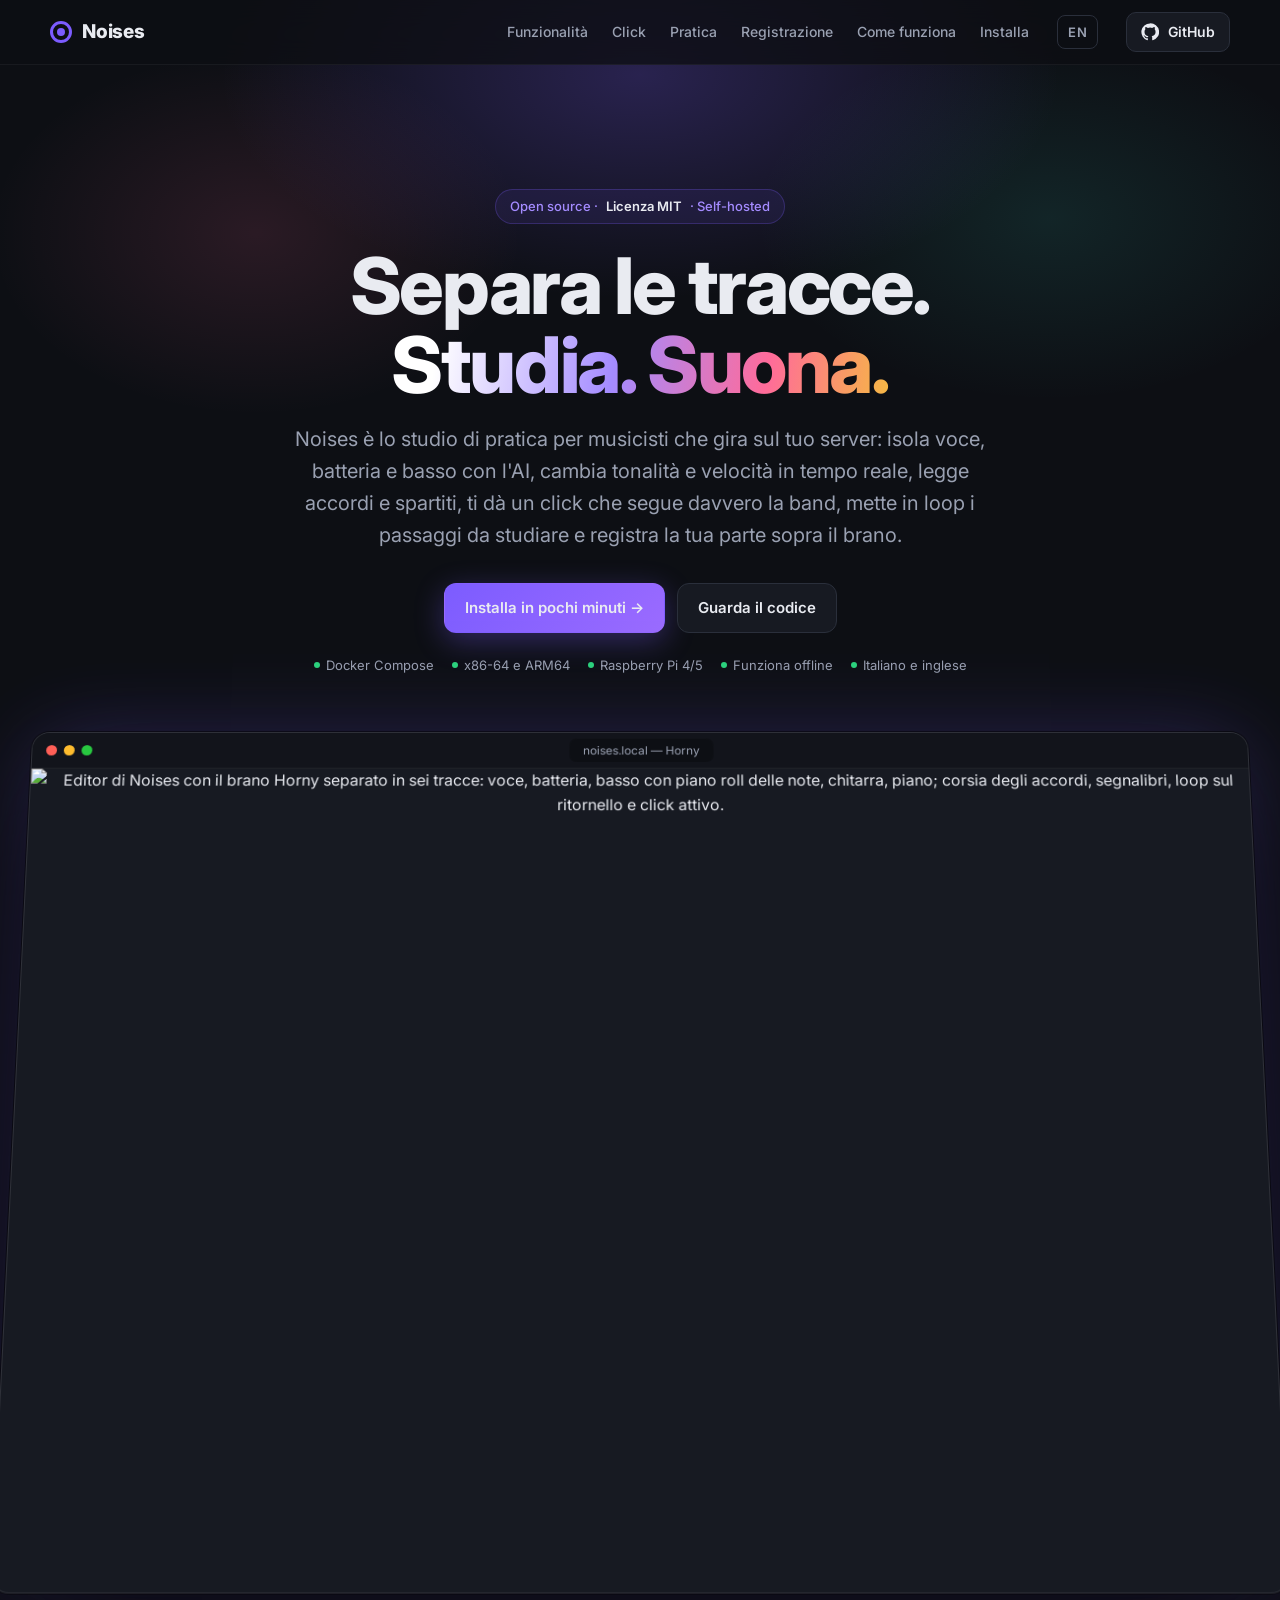
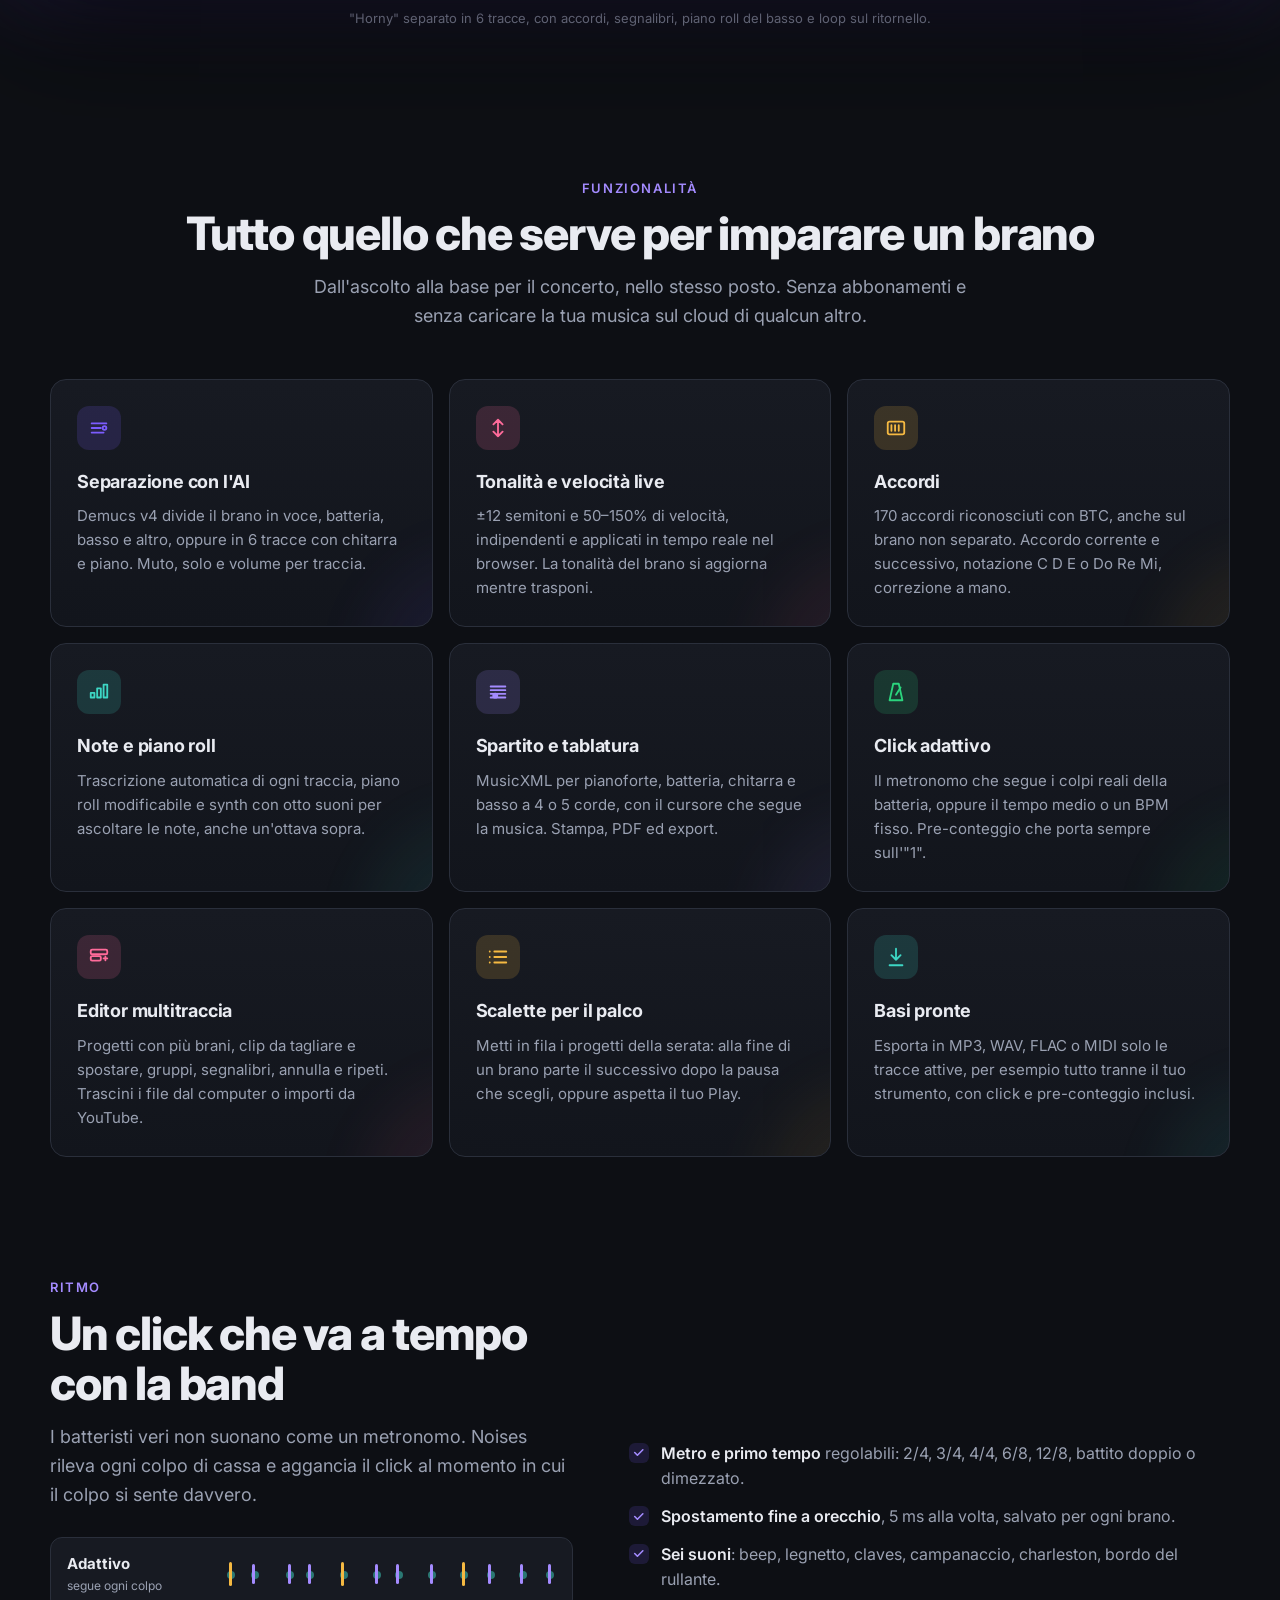
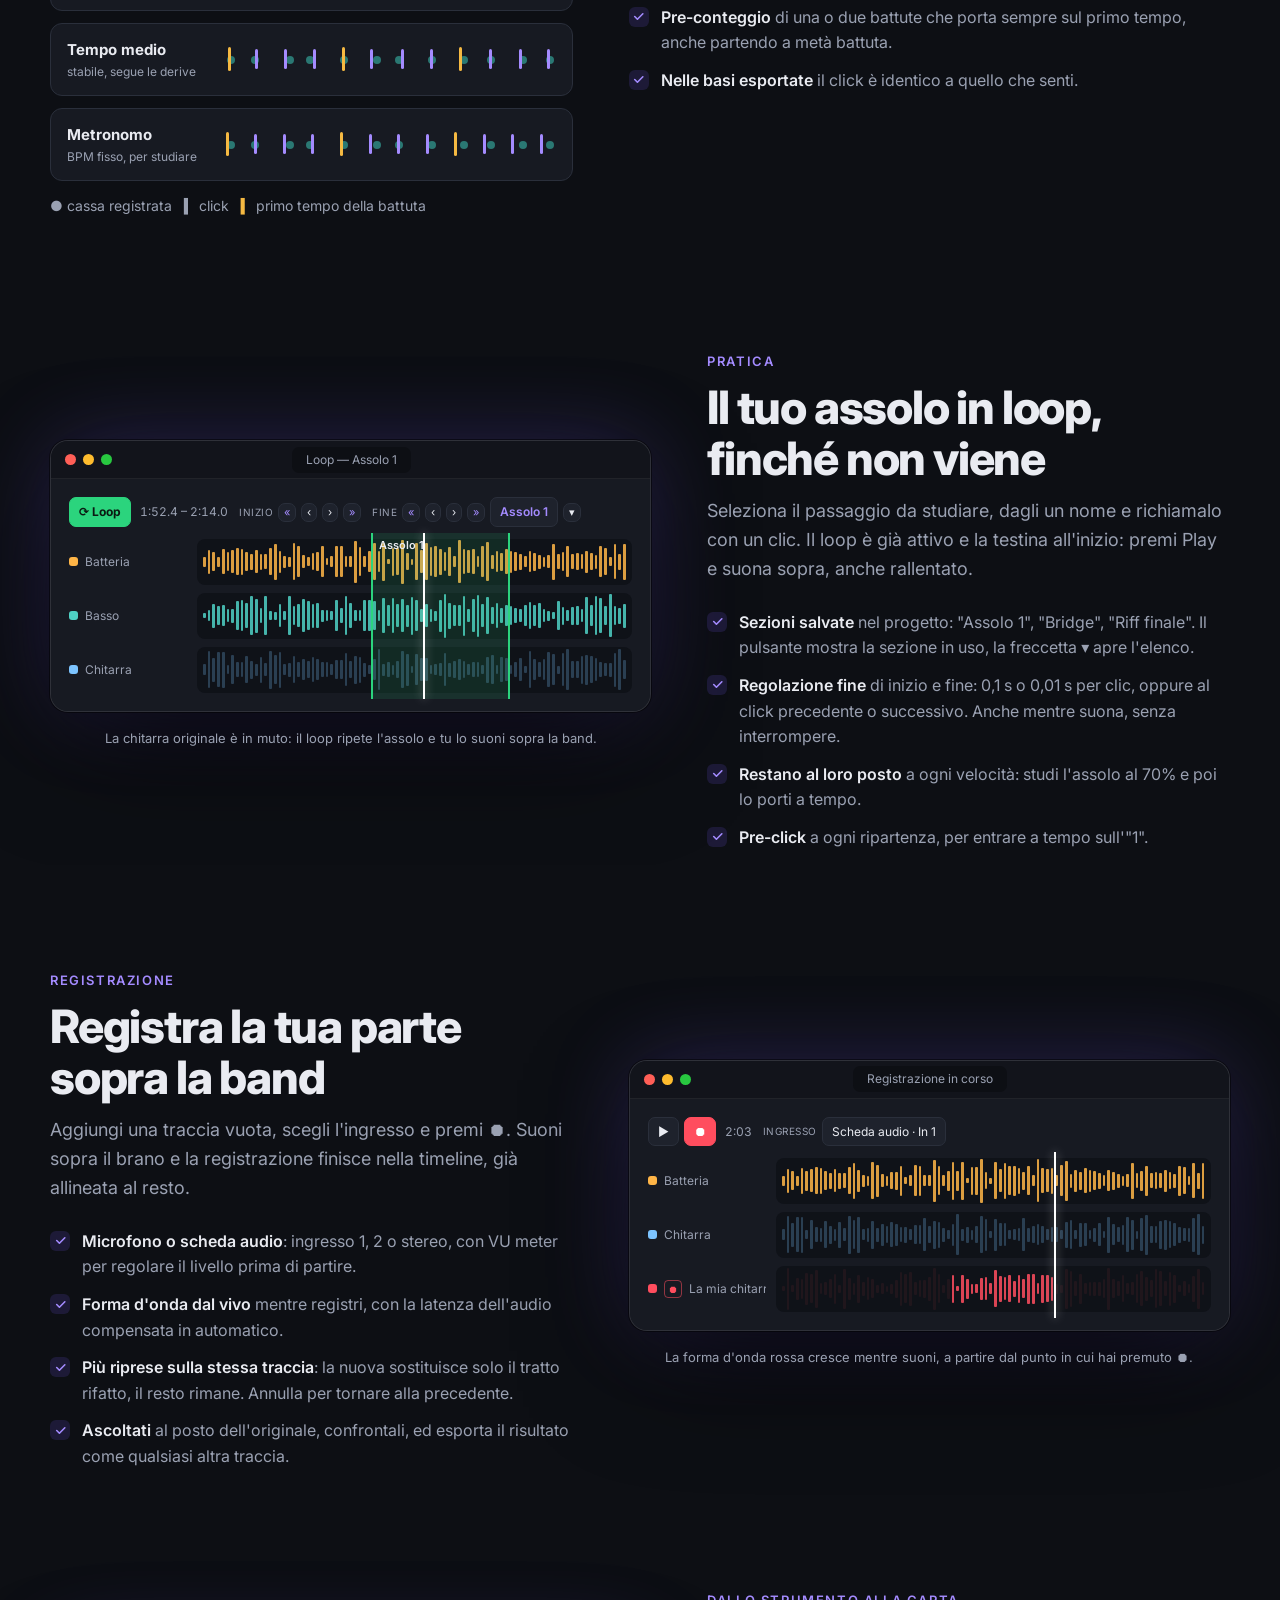
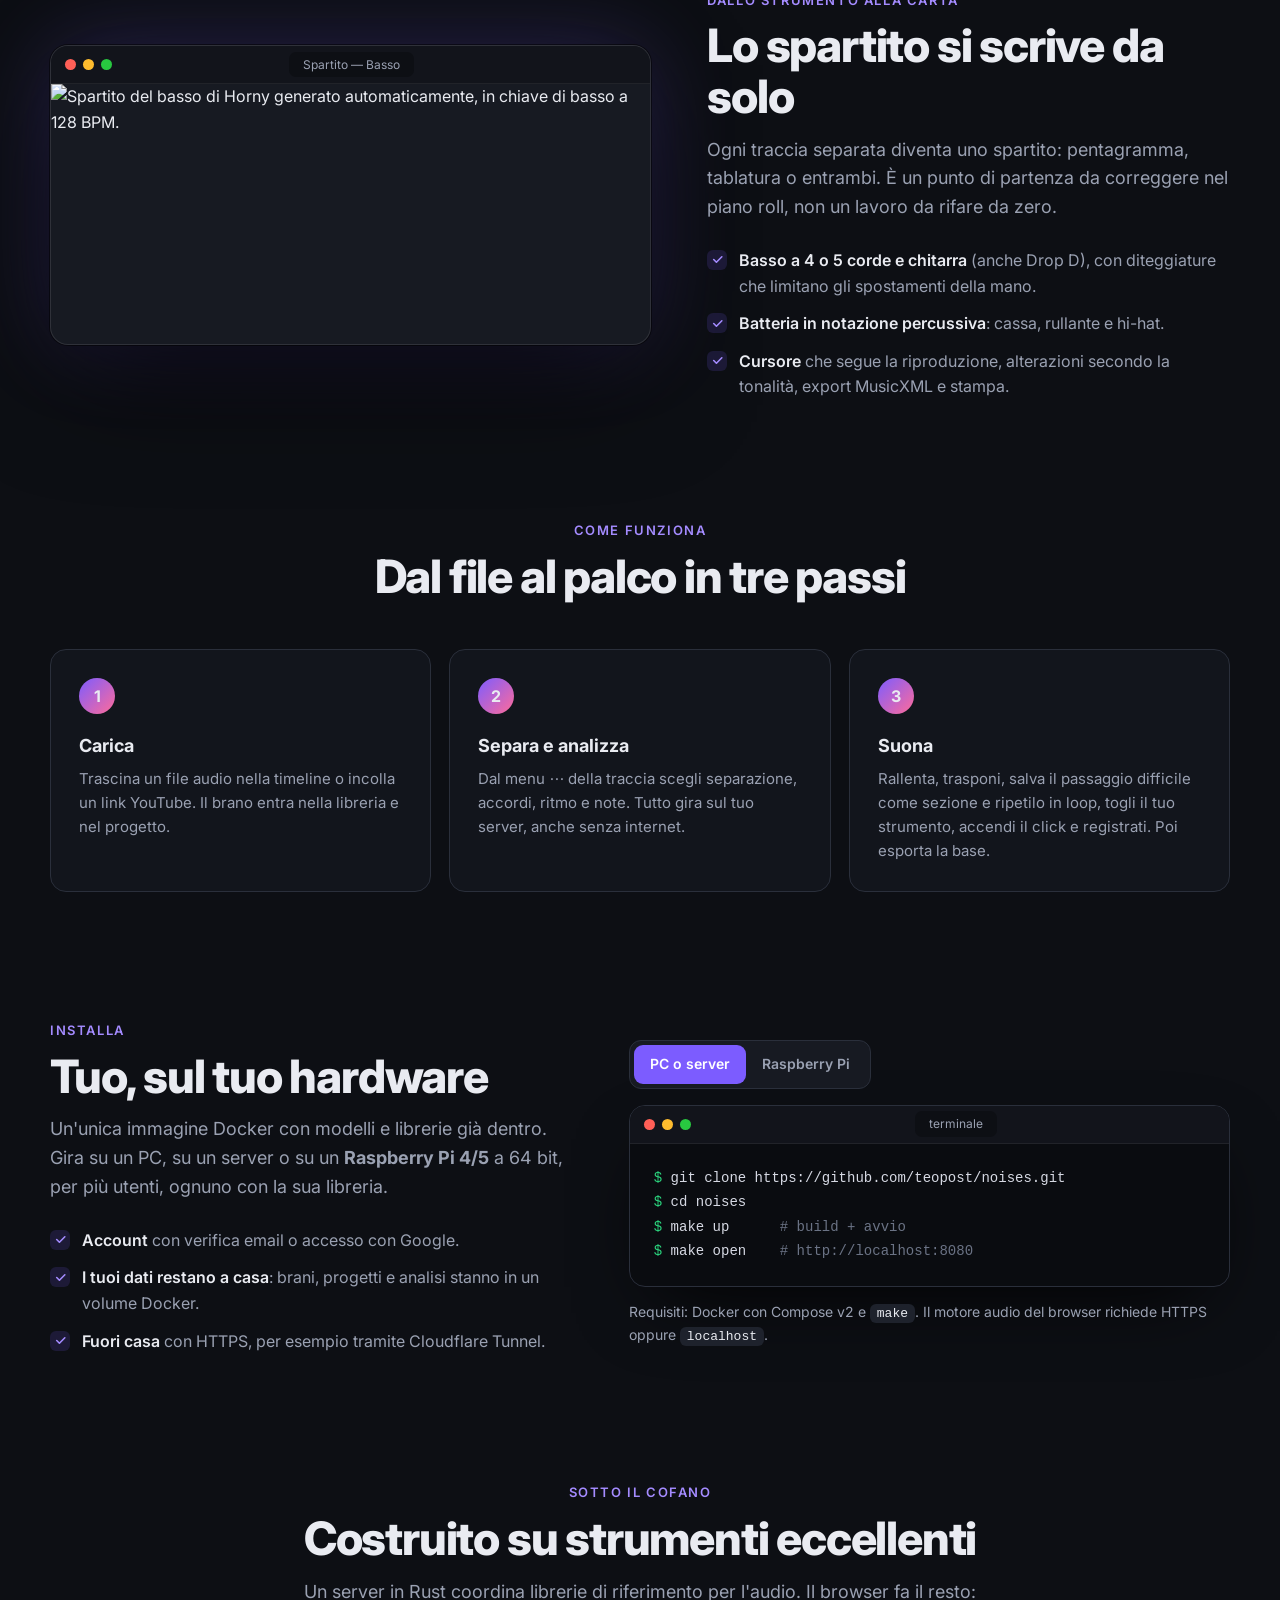
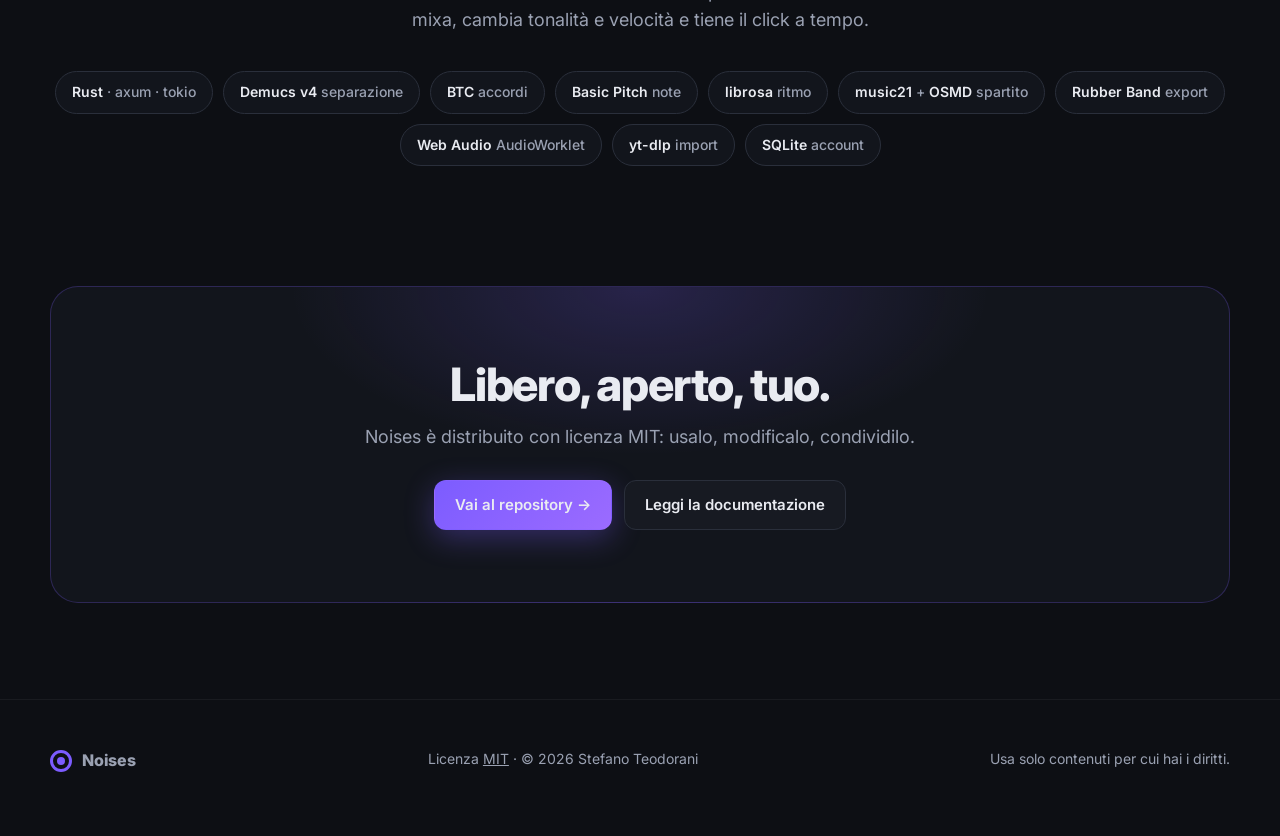
==== commit db43563b: "Interfaccia in inglese - i18n.js: lingua scelta dal menu account o dalla schermata di accesso   (pre" ====
--- a/docs/index.html
+++ b/docs/index.html
@@ -54,7 +54,7 @@
       <a class="btn primary" href="#installa">Installa in pochi minuti →</a>
       <a class="btn" href="https://github.com/teopost/noises">Guarda il codice</a>
     </div>
-    <div class="meta"><span>Docker Compose</span><span>x86-64 e ARM64</span><span>Raspberry Pi 4/5</span><span>Funziona offline</span></div>
+    <div class="meta"><span>Docker Compose</span><span>x86-64 e ARM64</span><span>Raspberry Pi 4/5</span><span>Funziona offline</span><span>Italiano e inglese</span></div>
   </div>
   <div class="shot">
     <div class="frame" id="hero-frame">
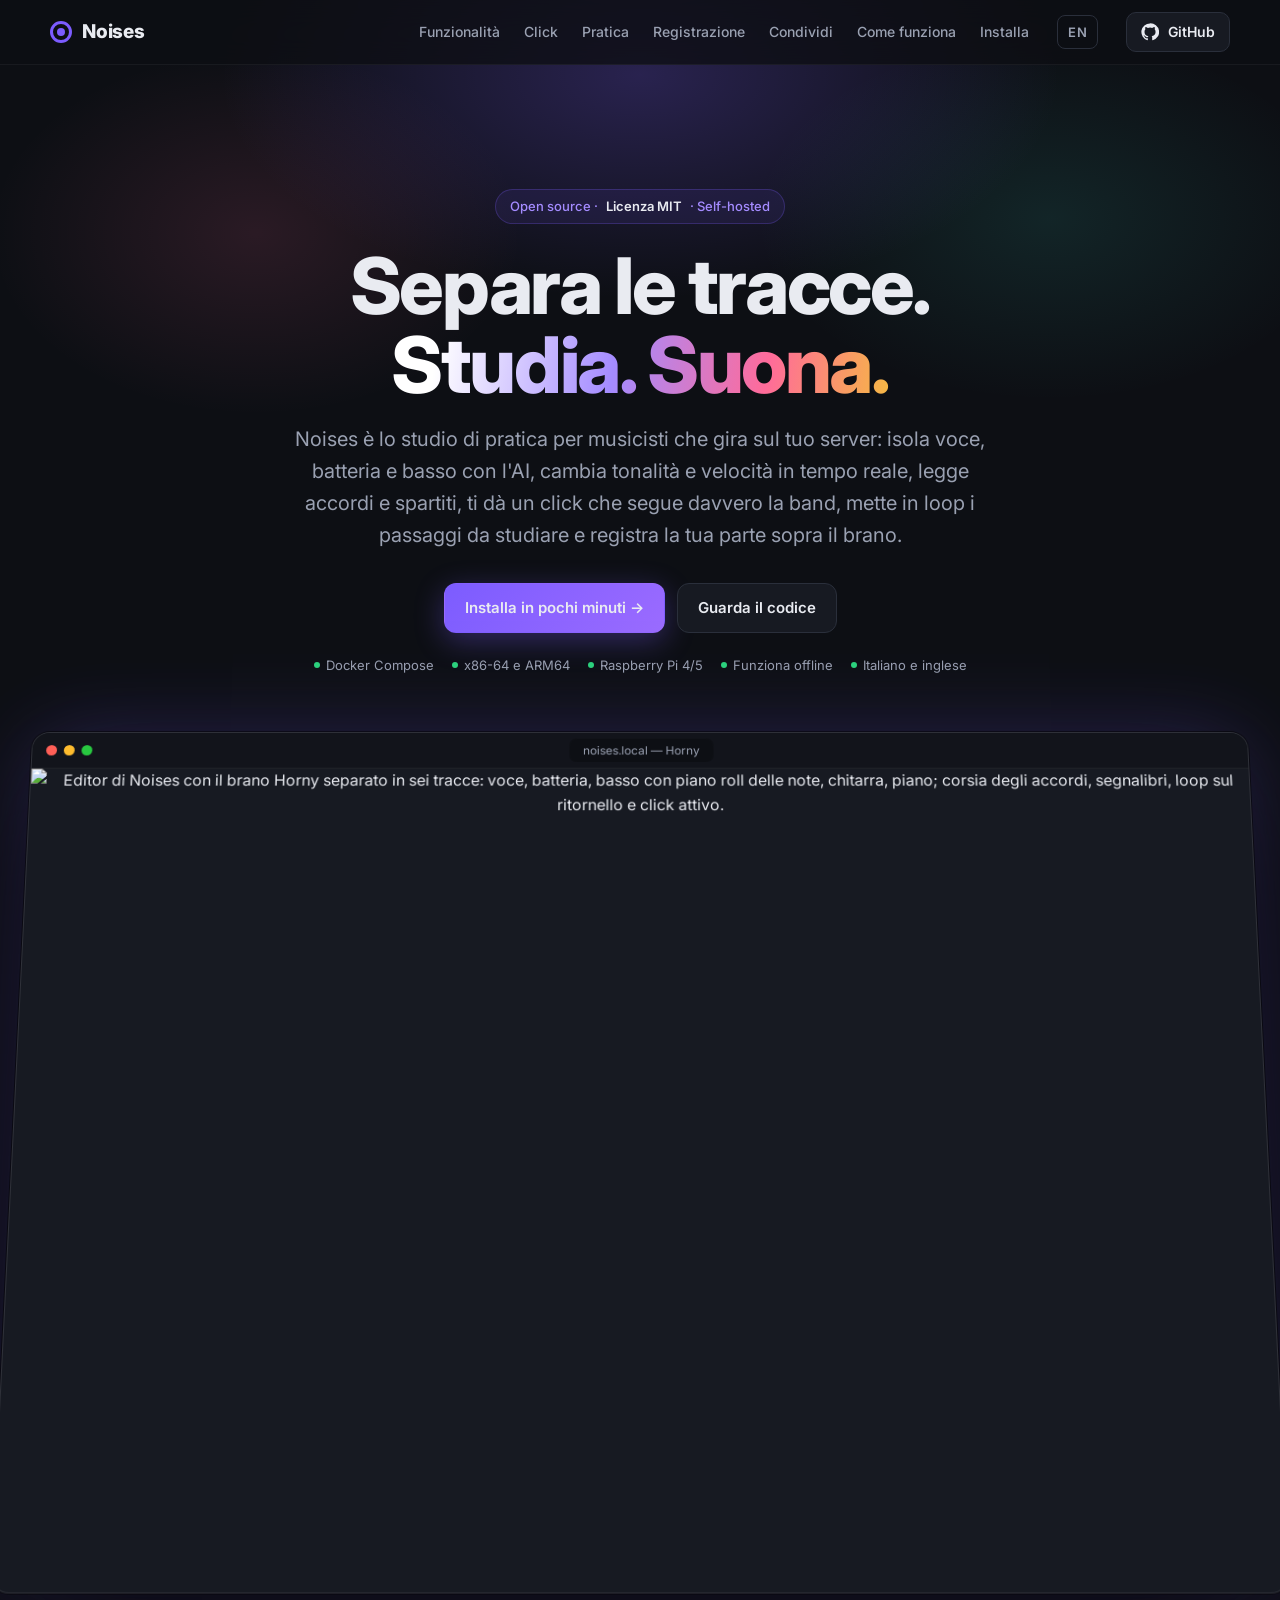
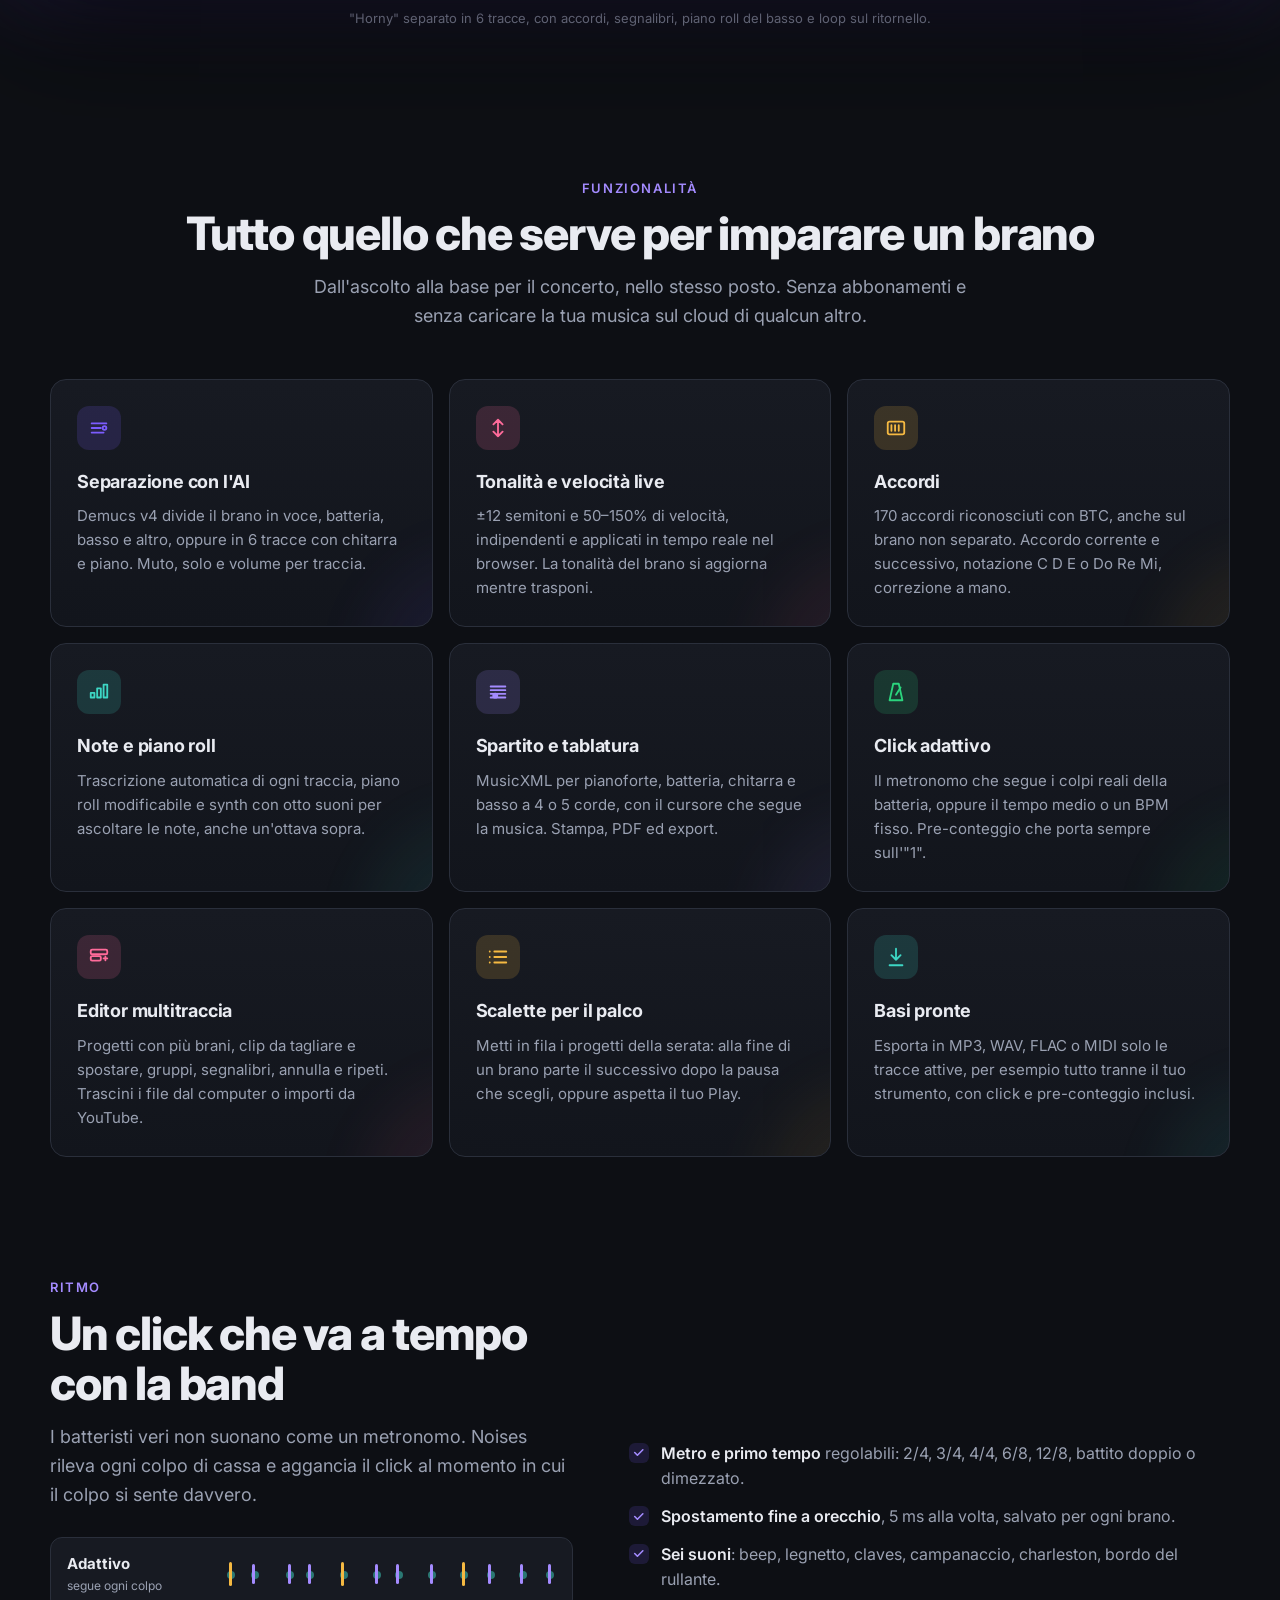
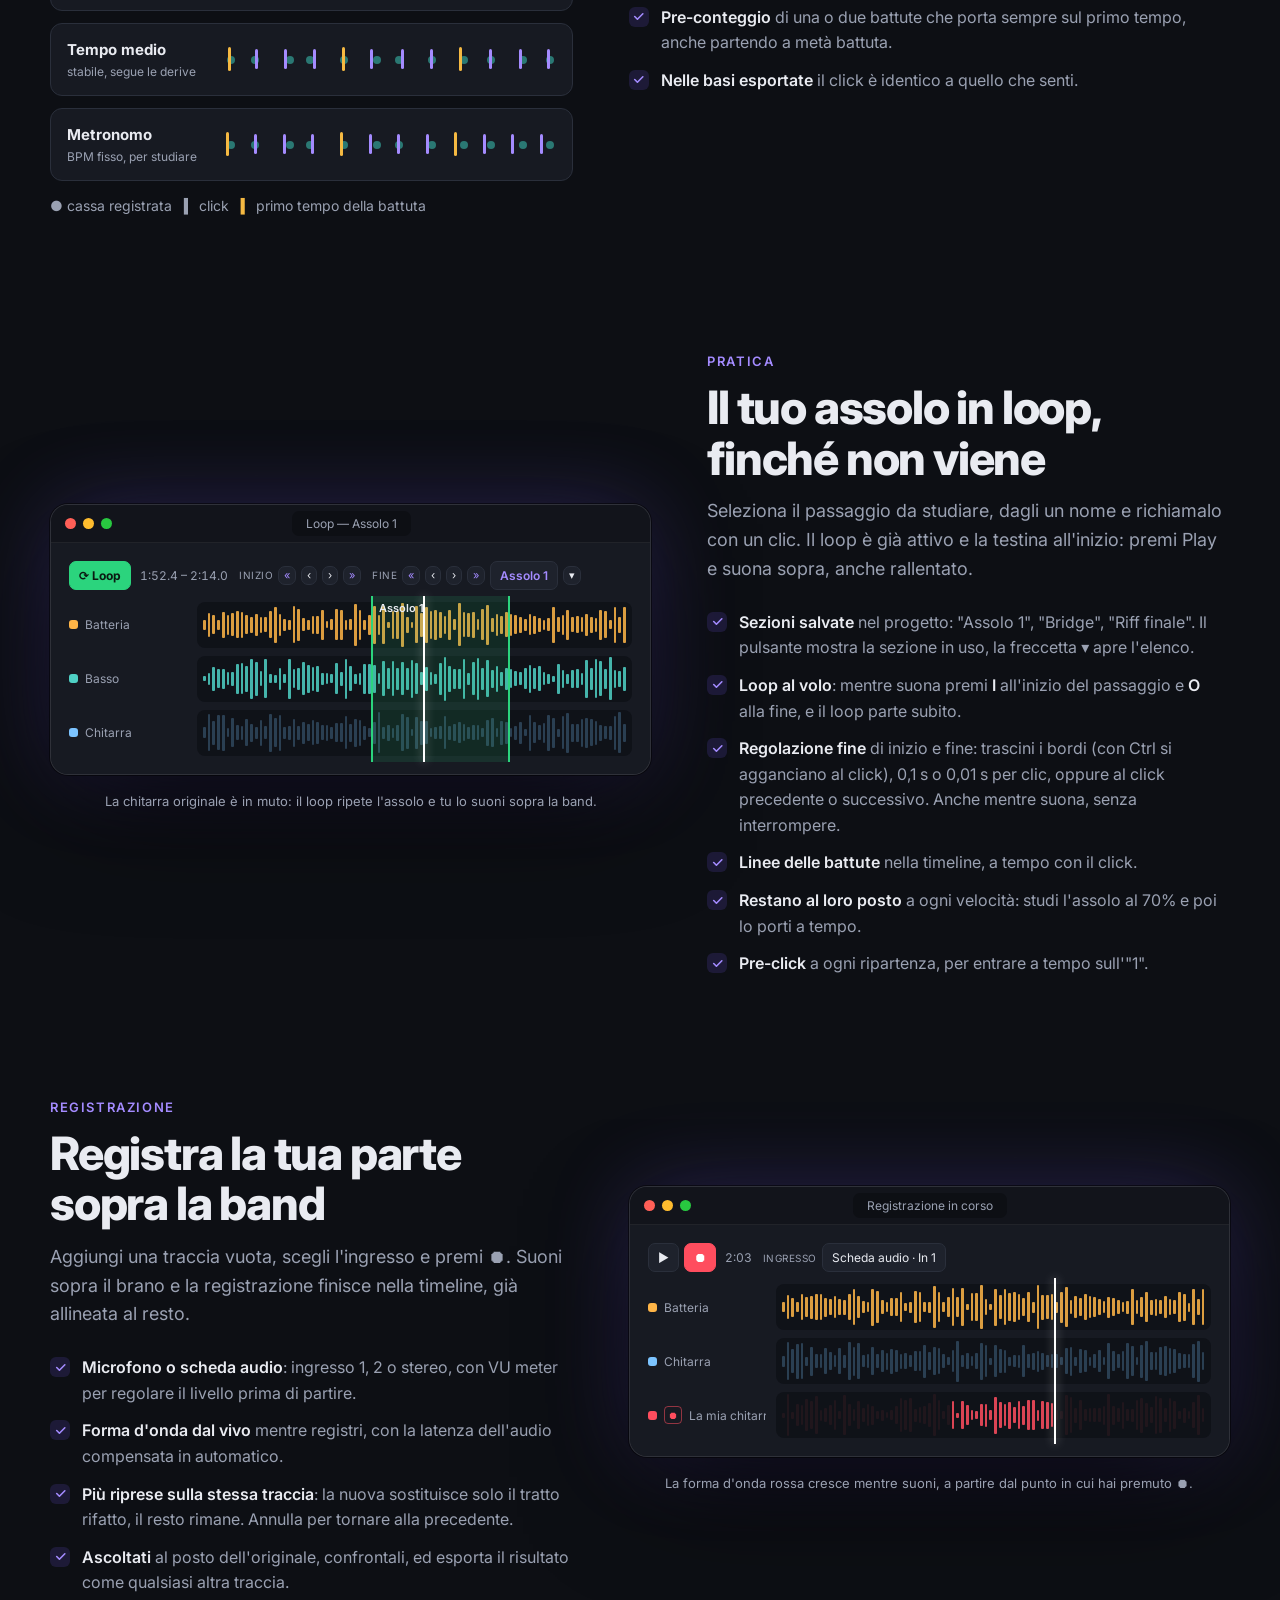
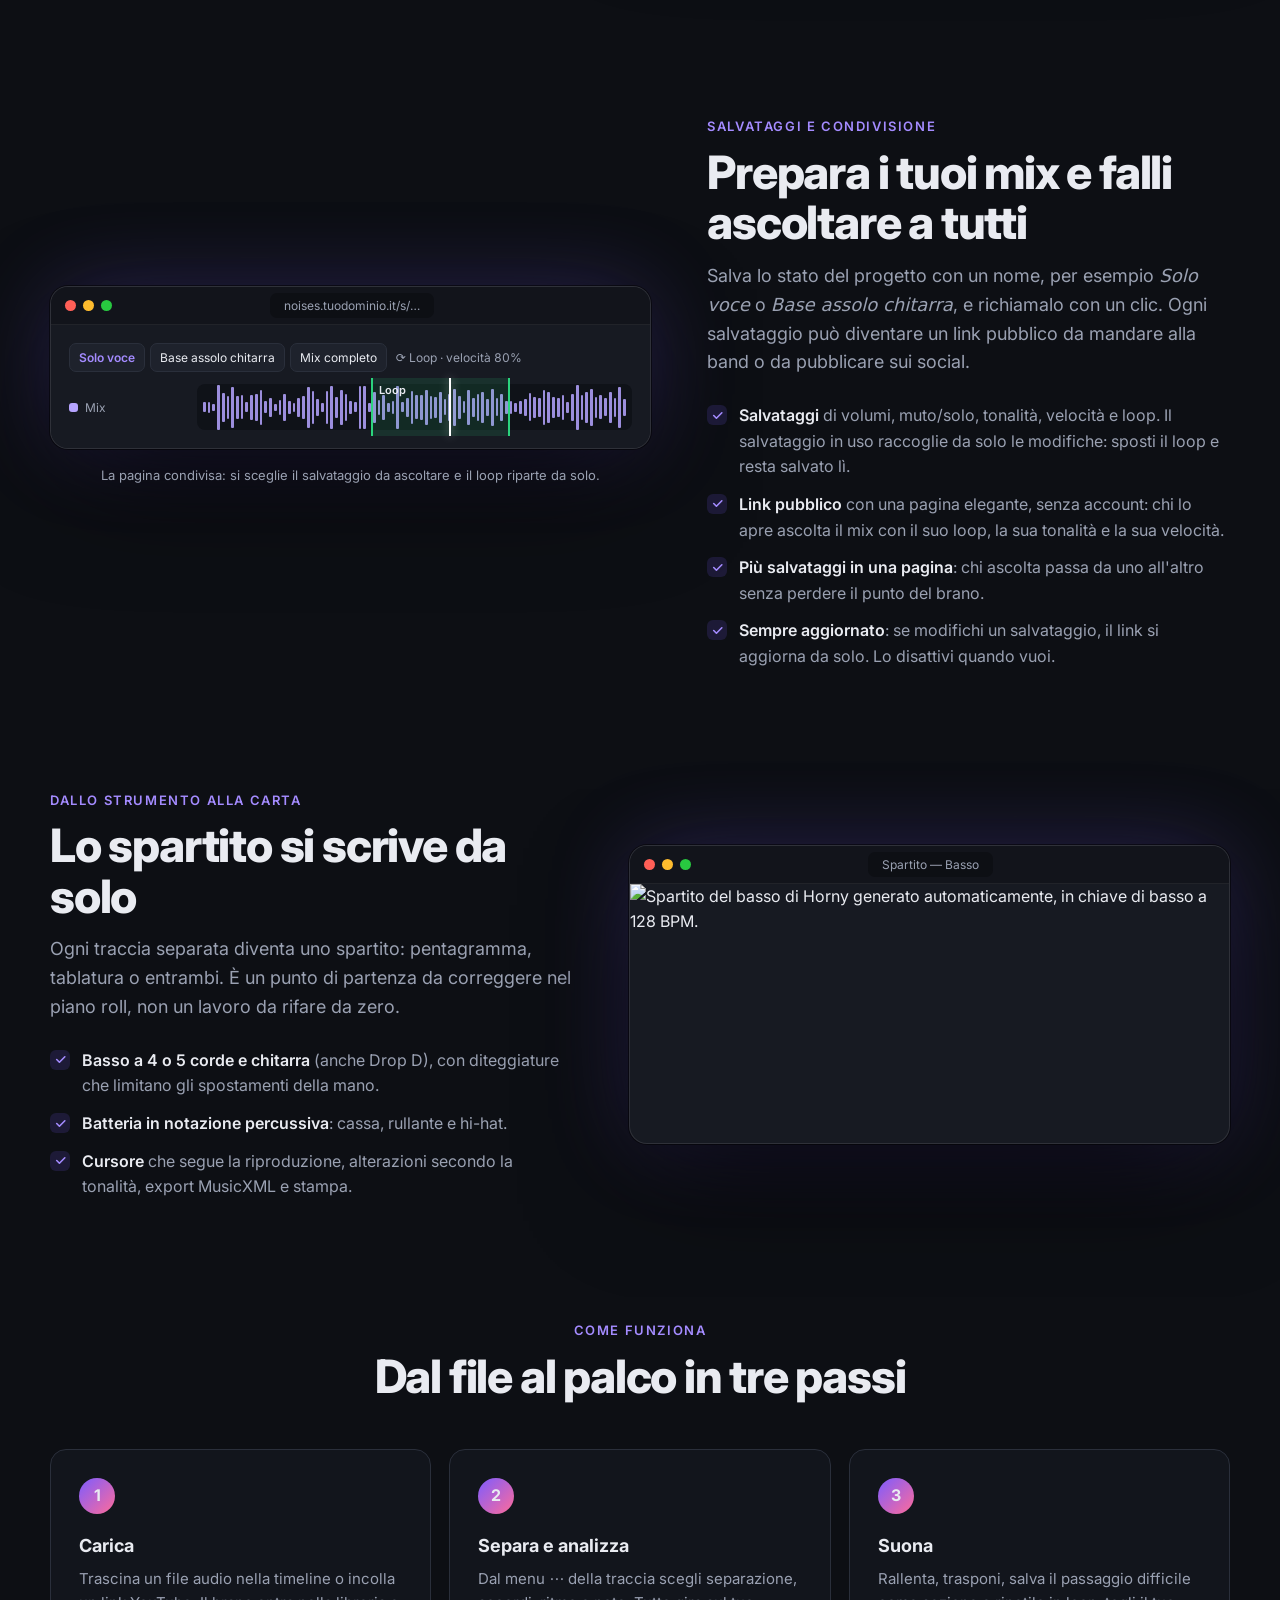
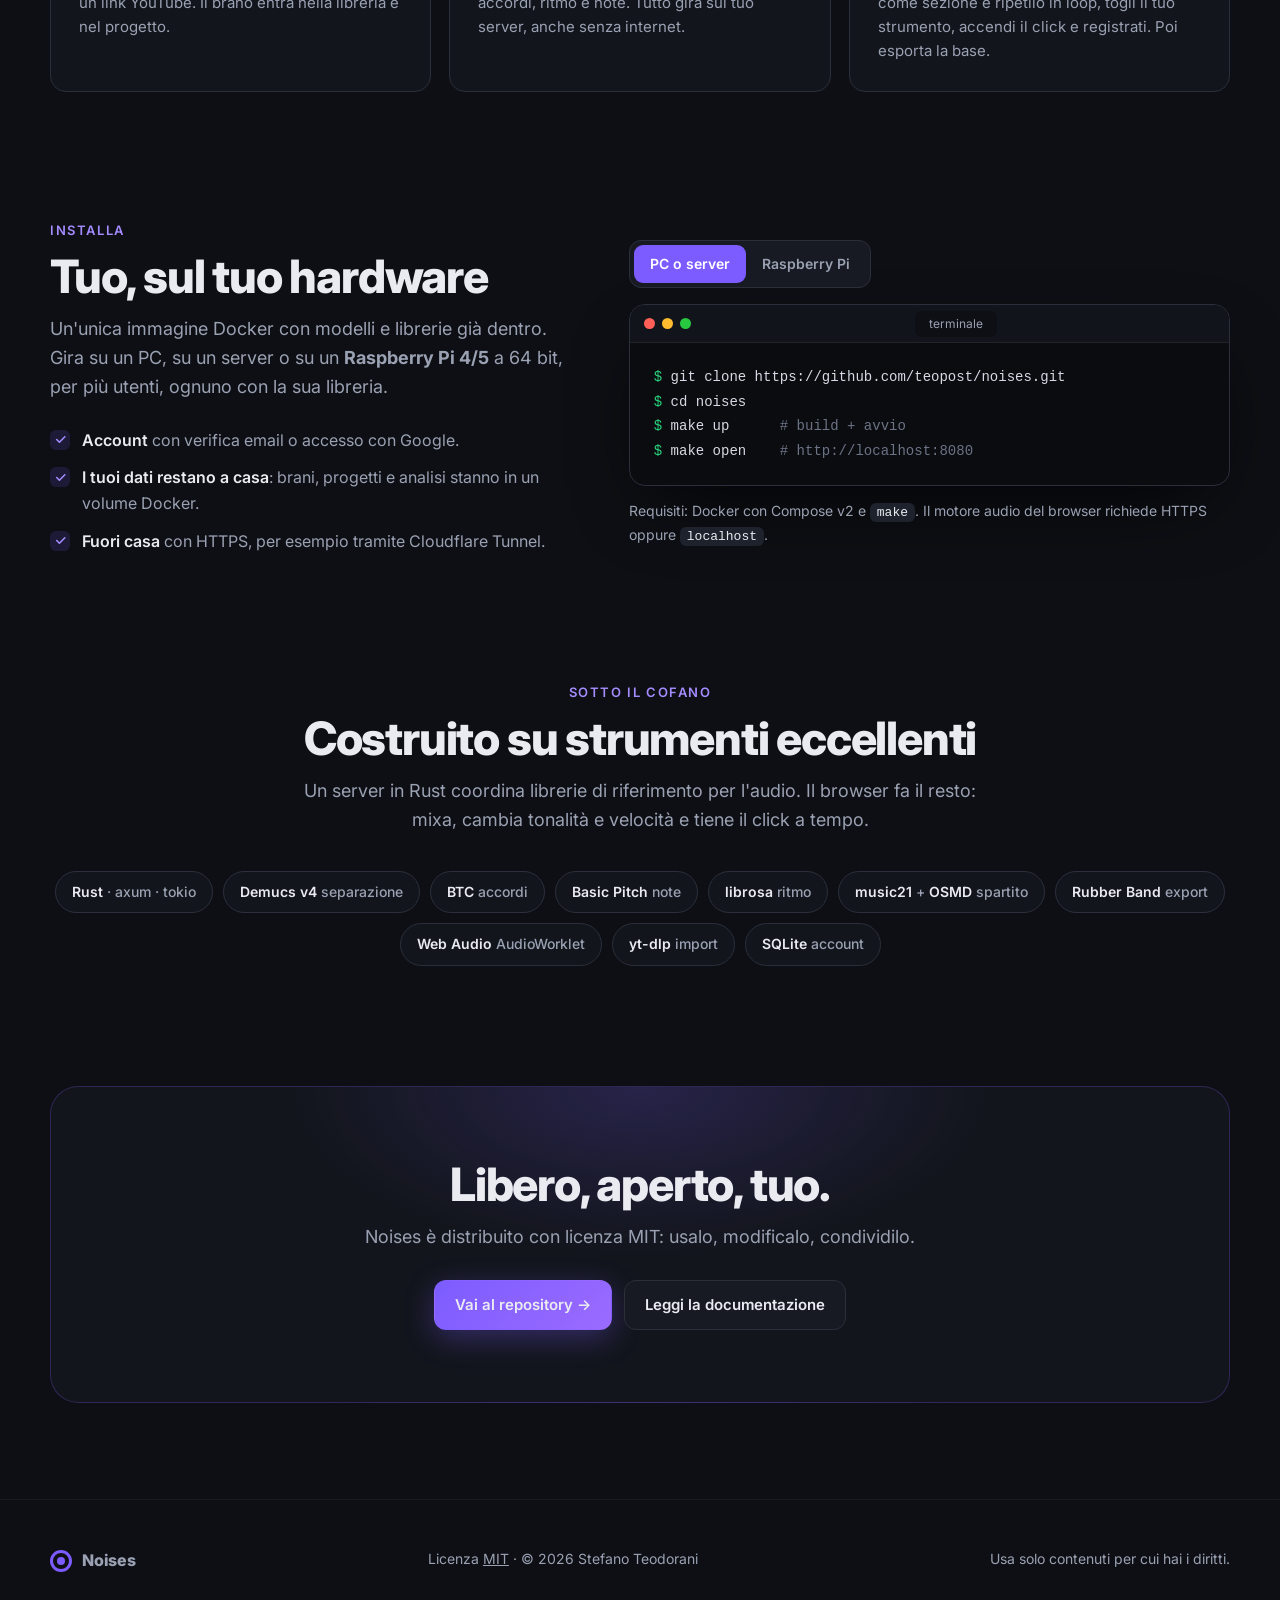
==== commit 3009d0e6: "Salvataggi, link pubblici, loop al volo e finestre dell'app - Salvataggi con un nome dello stato del" ====
--- a/docs/index.html
+++ b/docs/index.html
@@ -33,6 +33,7 @@
       <a href="#click">Click</a>
       <a href="#pratica">Pratica</a>
       <a href="#registra">Registrazione</a>
+      <a href="#condividi">Condividi</a>
       <a href="#come-funziona">Come funziona</a>
       <a href="#installa">Installa</a>
     </div>
@@ -155,7 +156,9 @@
       <p class="sub">Seleziona il passaggio da studiare, dagli un nome e richiamalo con un clic. Il loop è già attivo e la testina all'inizio: premi Play e suona sopra, anche rallentato.</p>
       <ul class="ticks">
         <li><span><b>Sezioni salvate</b> nel progetto: "Assolo 1", "Bridge", "Riff finale". Il pulsante mostra la sezione in uso, la freccetta ▾ apre l'elenco.</span></li>
-        <li><span><b>Regolazione fine</b> di inizio e fine: 0,1 s o 0,01 s per clic, oppure al click precedente o successivo. Anche mentre suona, senza interrompere.</span></li>
+        <li><span><b>Loop al volo</b>: mentre suona premi <b>I</b> all'inizio del passaggio e <b>O</b> alla fine, e il loop parte subito.</span></li>
+        <li><span><b>Regolazione fine</b> di inizio e fine: trascini i bordi (con Ctrl si agganciano al click), 0,1 s o 0,01 s per clic, oppure al click precedente o successivo. Anche mentre suona, senza interrompere.</span></li>
+        <li><span><b>Linee delle battute</b> nella timeline, a tempo con il click.</span></li>
         <li><span><b>Restano al loro posto</b> a ogni velocità: studi l'assolo al 70% e poi lo porti a tempo.</span></li>
         <li><span><b>Pre-click</b> a ogni ripartenza, per entrare a tempo sull'"1".</span></li>
       </ul>
@@ -218,8 +221,38 @@
   </div>
 </section>
 
+<section id="condividi" style="padding-top: 24px">
+  <div class="wrap split rev">
+    <div class="reveal">
+      <div class="kicker">Salvataggi e condivisione</div>
+      <h2>Prepara i tuoi mix e falli ascoltare a tutti</h2>
+      <p class="sub">Salva lo stato del progetto con un nome, per esempio <i>Solo voce</i> o <i>Base assolo chitarra</i>, e richiamalo con un clic. Ogni salvataggio può diventare un link pubblico da mandare alla band o da pubblicare sui social.</p>
+      <ul class="ticks">
+        <li><span><b>Salvataggi</b> di volumi, muto/solo, tonalità, velocità e loop. Il salvataggio in uso raccoglie da solo le modifiche: sposti il loop e resta salvato lì.</span></li>
+        <li><span><b>Link pubblico</b> con una pagina elegante, senza account: chi lo apre ascolta il mix con il suo loop, la sua tonalità e la sua velocità.</span></li>
+        <li><span><b>Più salvataggi in una pagina</b>: chi ascolta passa da uno all'altro senza perdere il punto del brano.</span></li>
+        <li><span><b>Sempre aggiornato</b>: se modifichi un salvataggio, il link si aggiorna da solo. Lo disattivi quando vuoi.</span></li>
+      </ul>
+    </div>
+    <div class="media reveal" aria-hidden="true">
+      <div class="frame flat">
+        <div class="frame-bar"><i></i><i></i><i></i><span>noises.tuodominio.it/s/…</span></div>
+        <div class="mock">
+          <div class="mock-bar"><span class="b named">Solo voce</span><span class="b">Base assolo chitarra</span><span class="b">Mix completo</span><span class="t">⟳ Loop · velocità 80%</span></div>
+          <div class="lanes">
+            <div class="lane-mock"><span class="name" style="--c:#b6a4ff">Mix</span><div class="wave-mock" style="--c:#b6a4ff" data-seed="61"></div></div>
+            <div class="loop-mock"><span>Loop</span></div>
+            <div class="ph-mock" style="--at:.58"></div>
+          </div>
+        </div>
+      </div>
+      <p class="caption">La pagina condivisa: si sceglie il salvataggio da ascoltare e il loop riparte da solo.</p>
+    </div>
+  </div>
+</section>
+
 <section style="padding-top: 24px">
-  <div class="wrap split rev">
+  <div class="wrap split">
     <div class="reveal">
       <div class="kicker">Dallo strumento alla carta</div>
       <h2>Lo spartito si scrive da solo</h2>
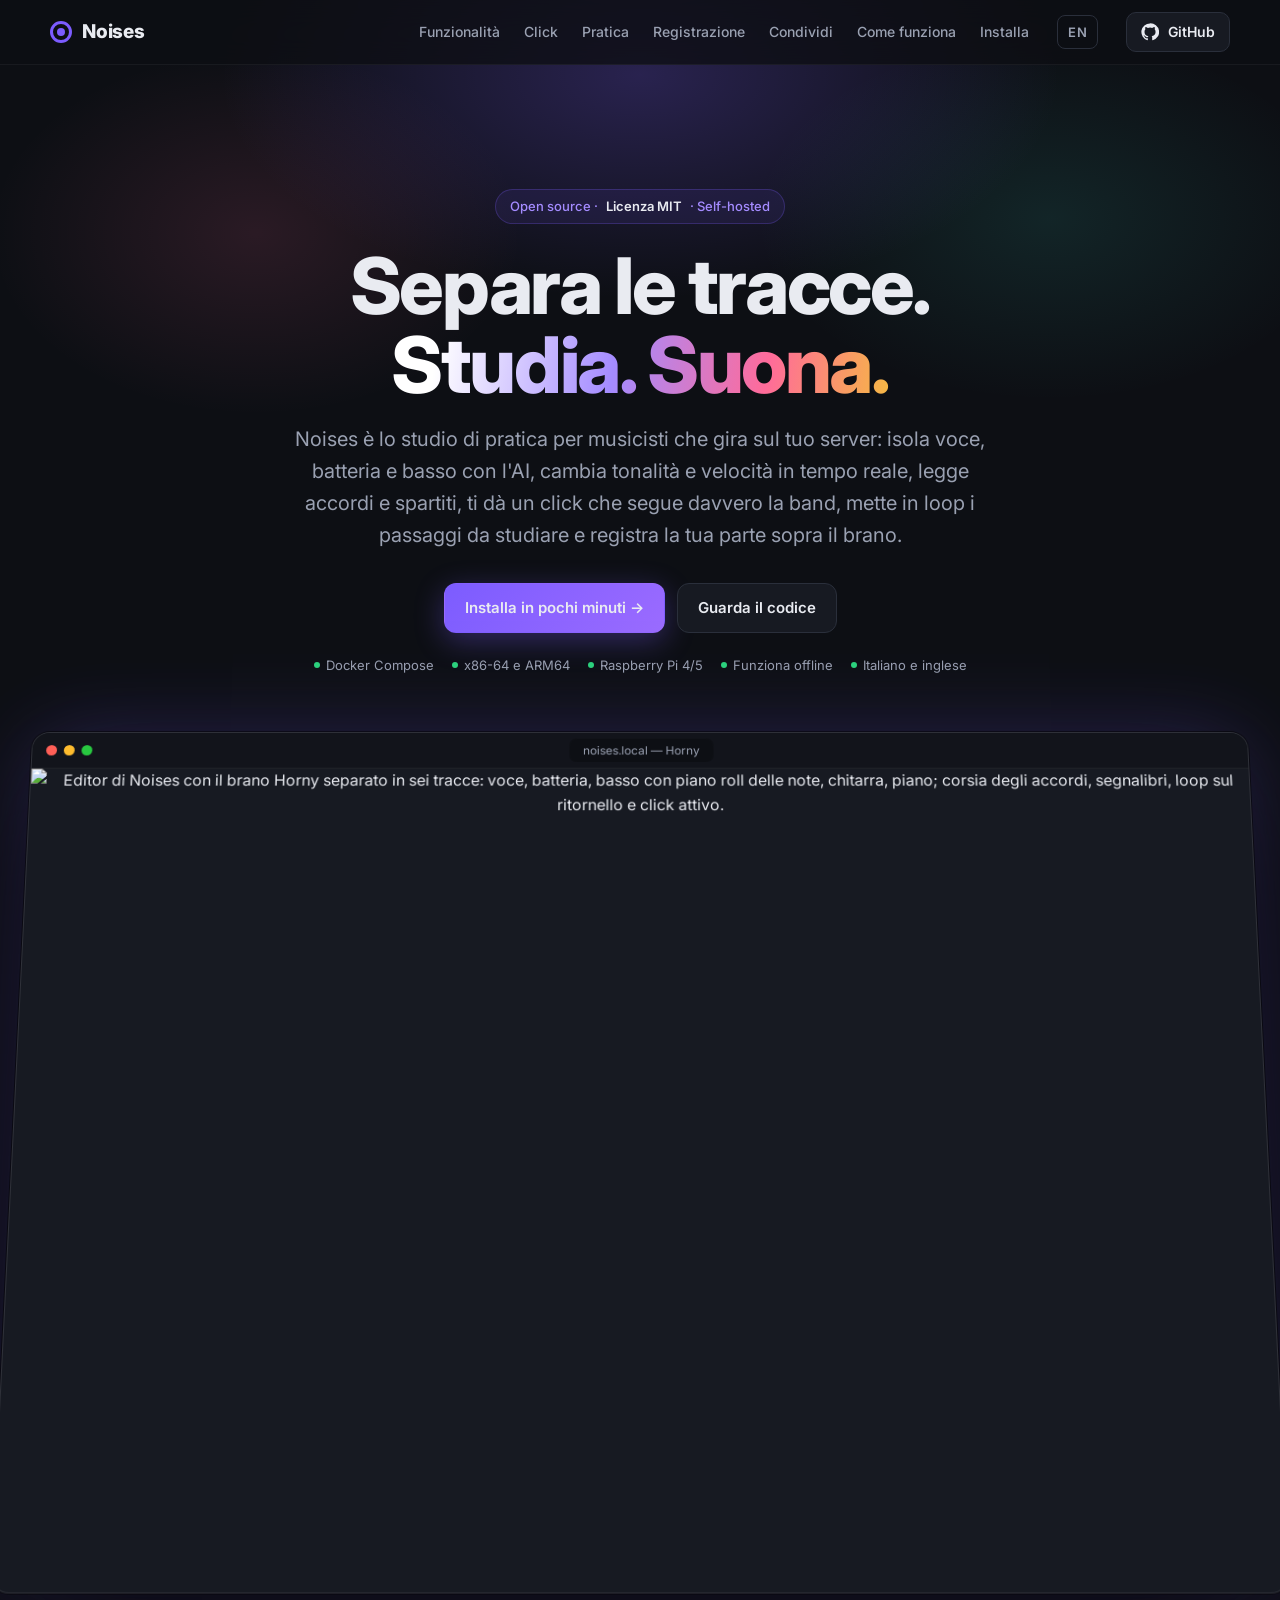
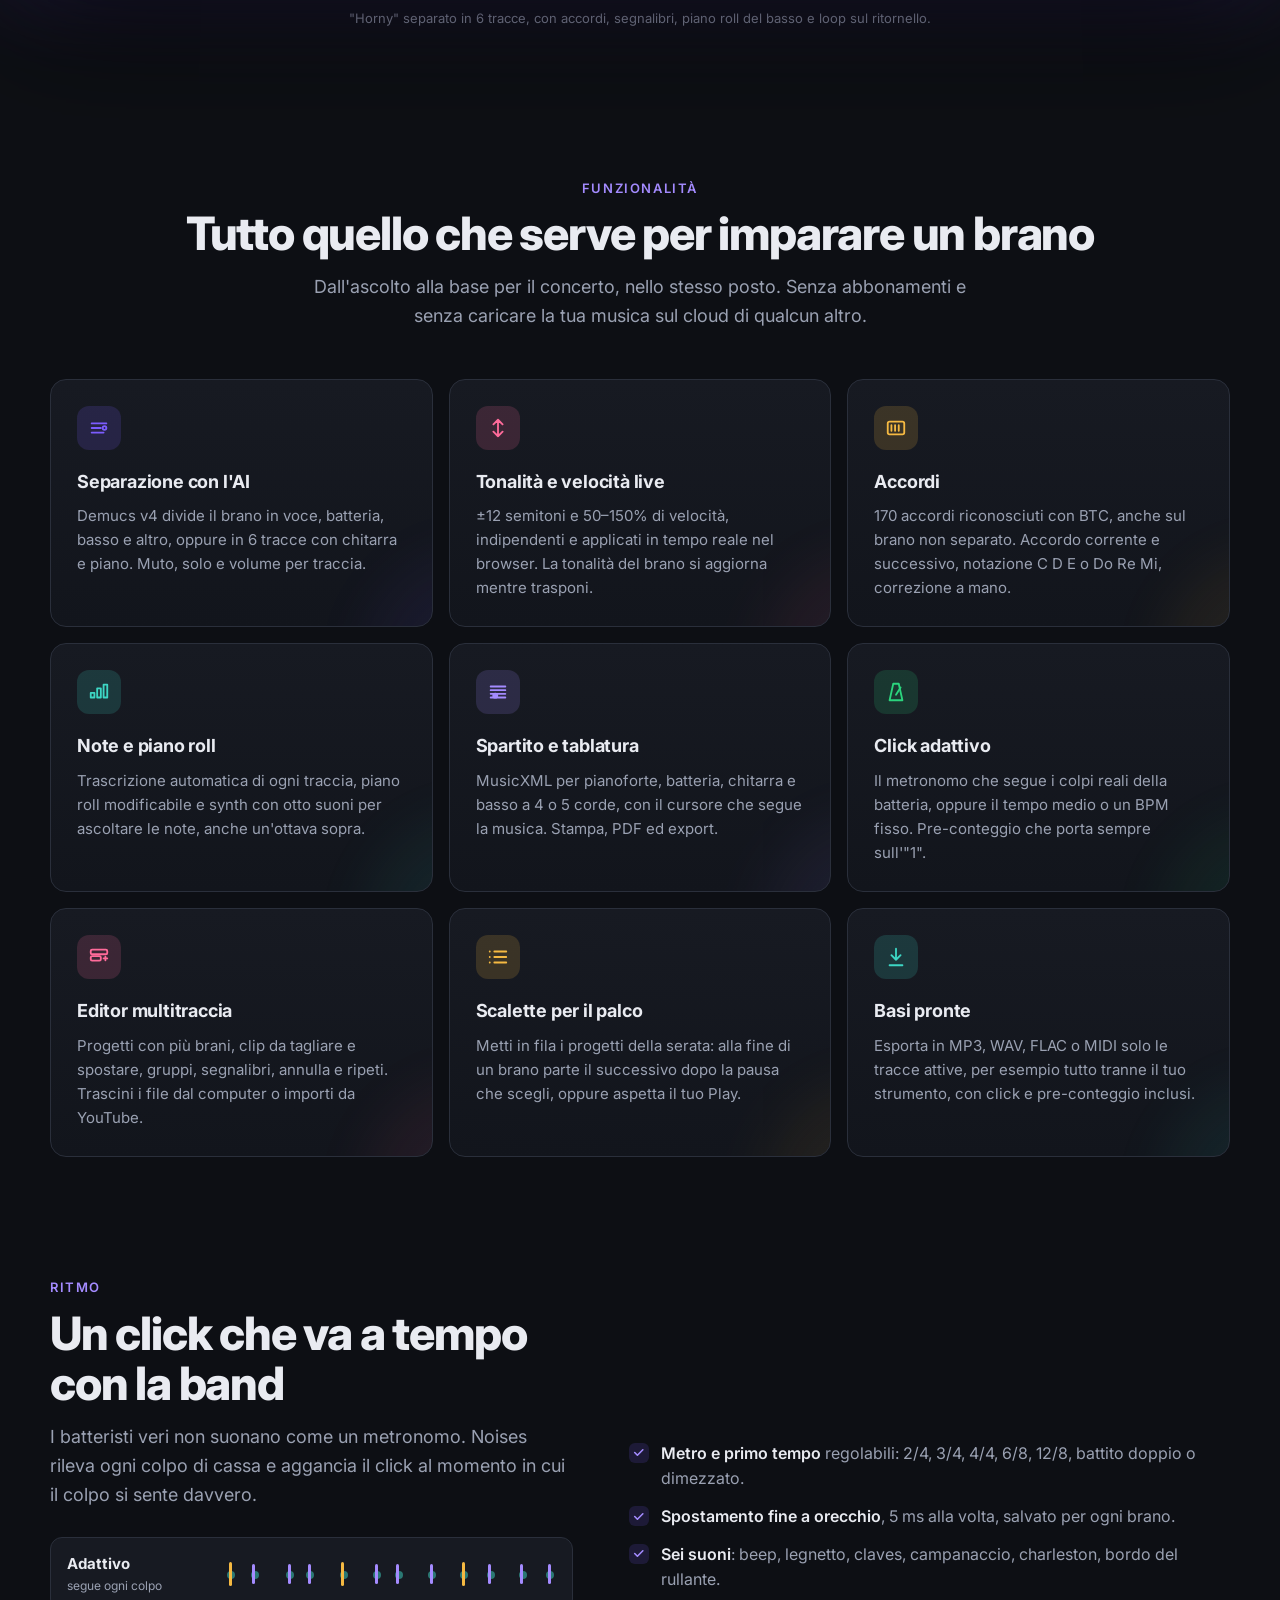
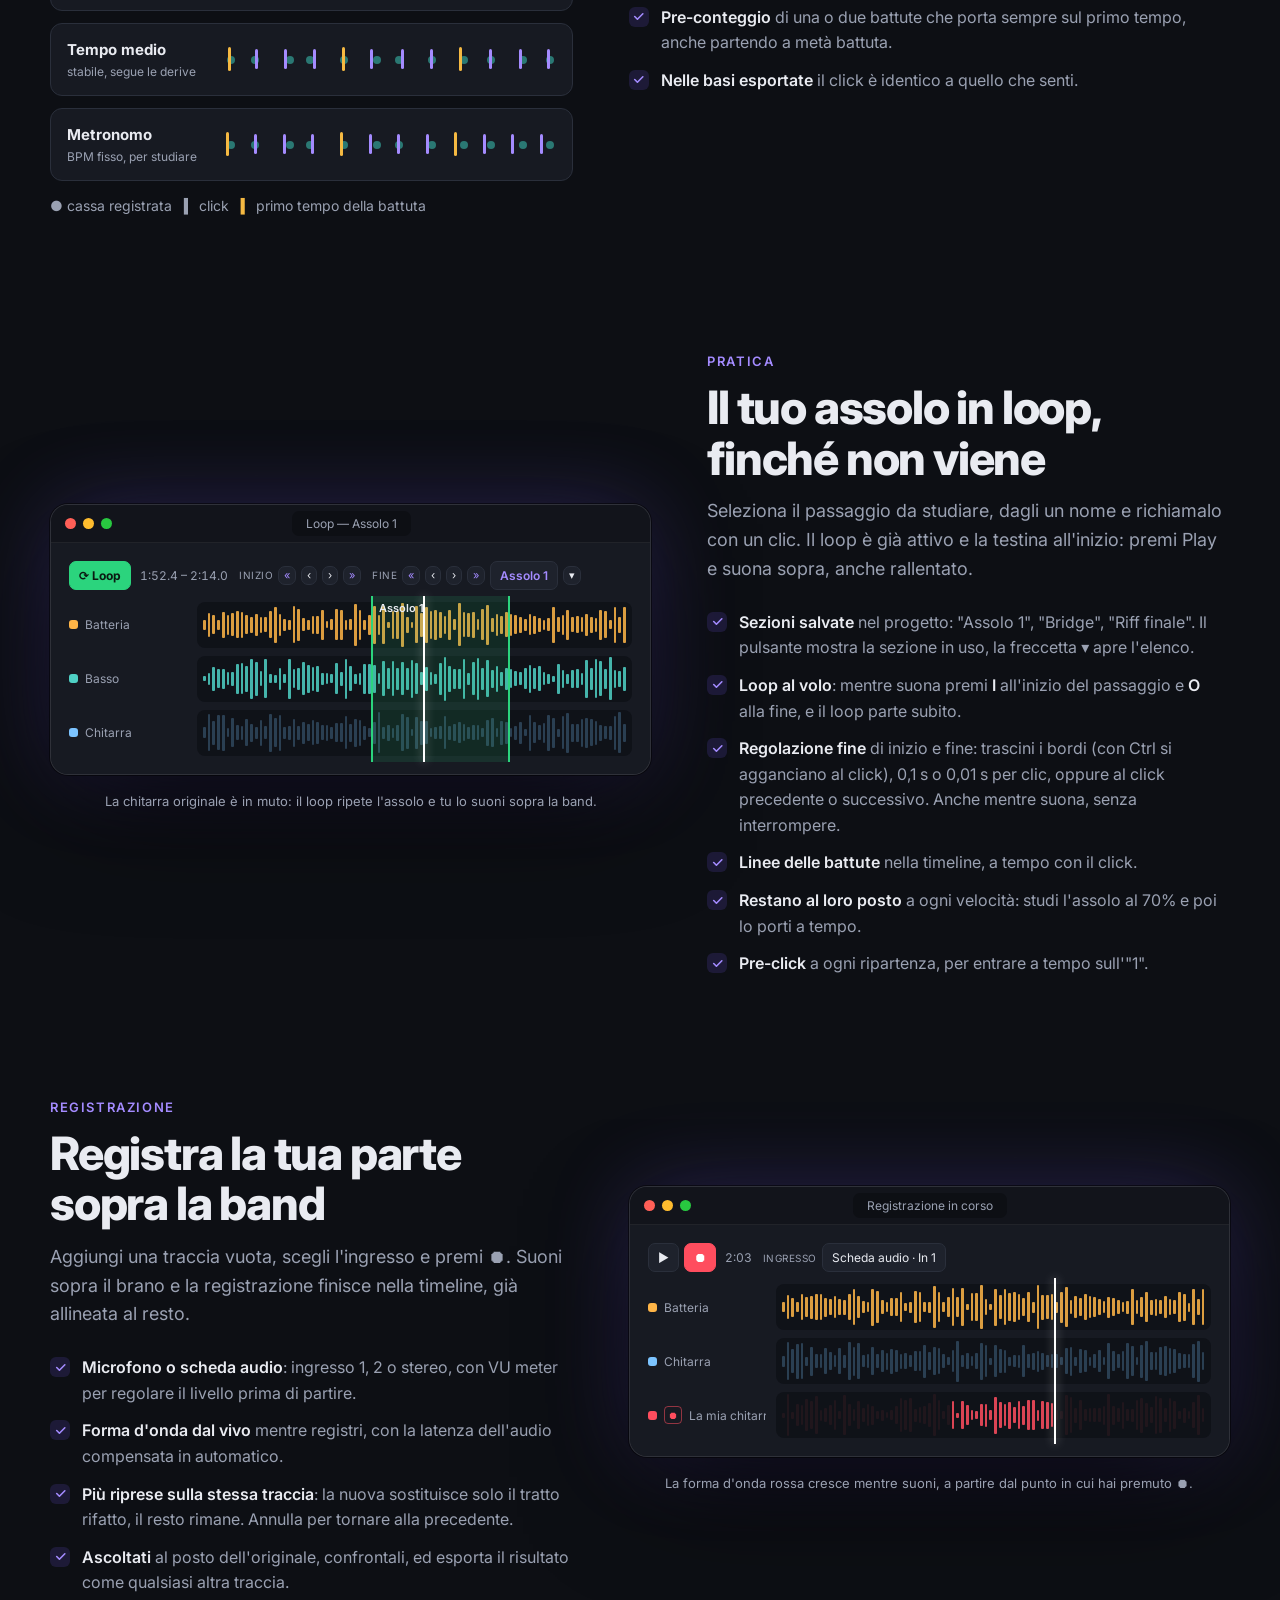
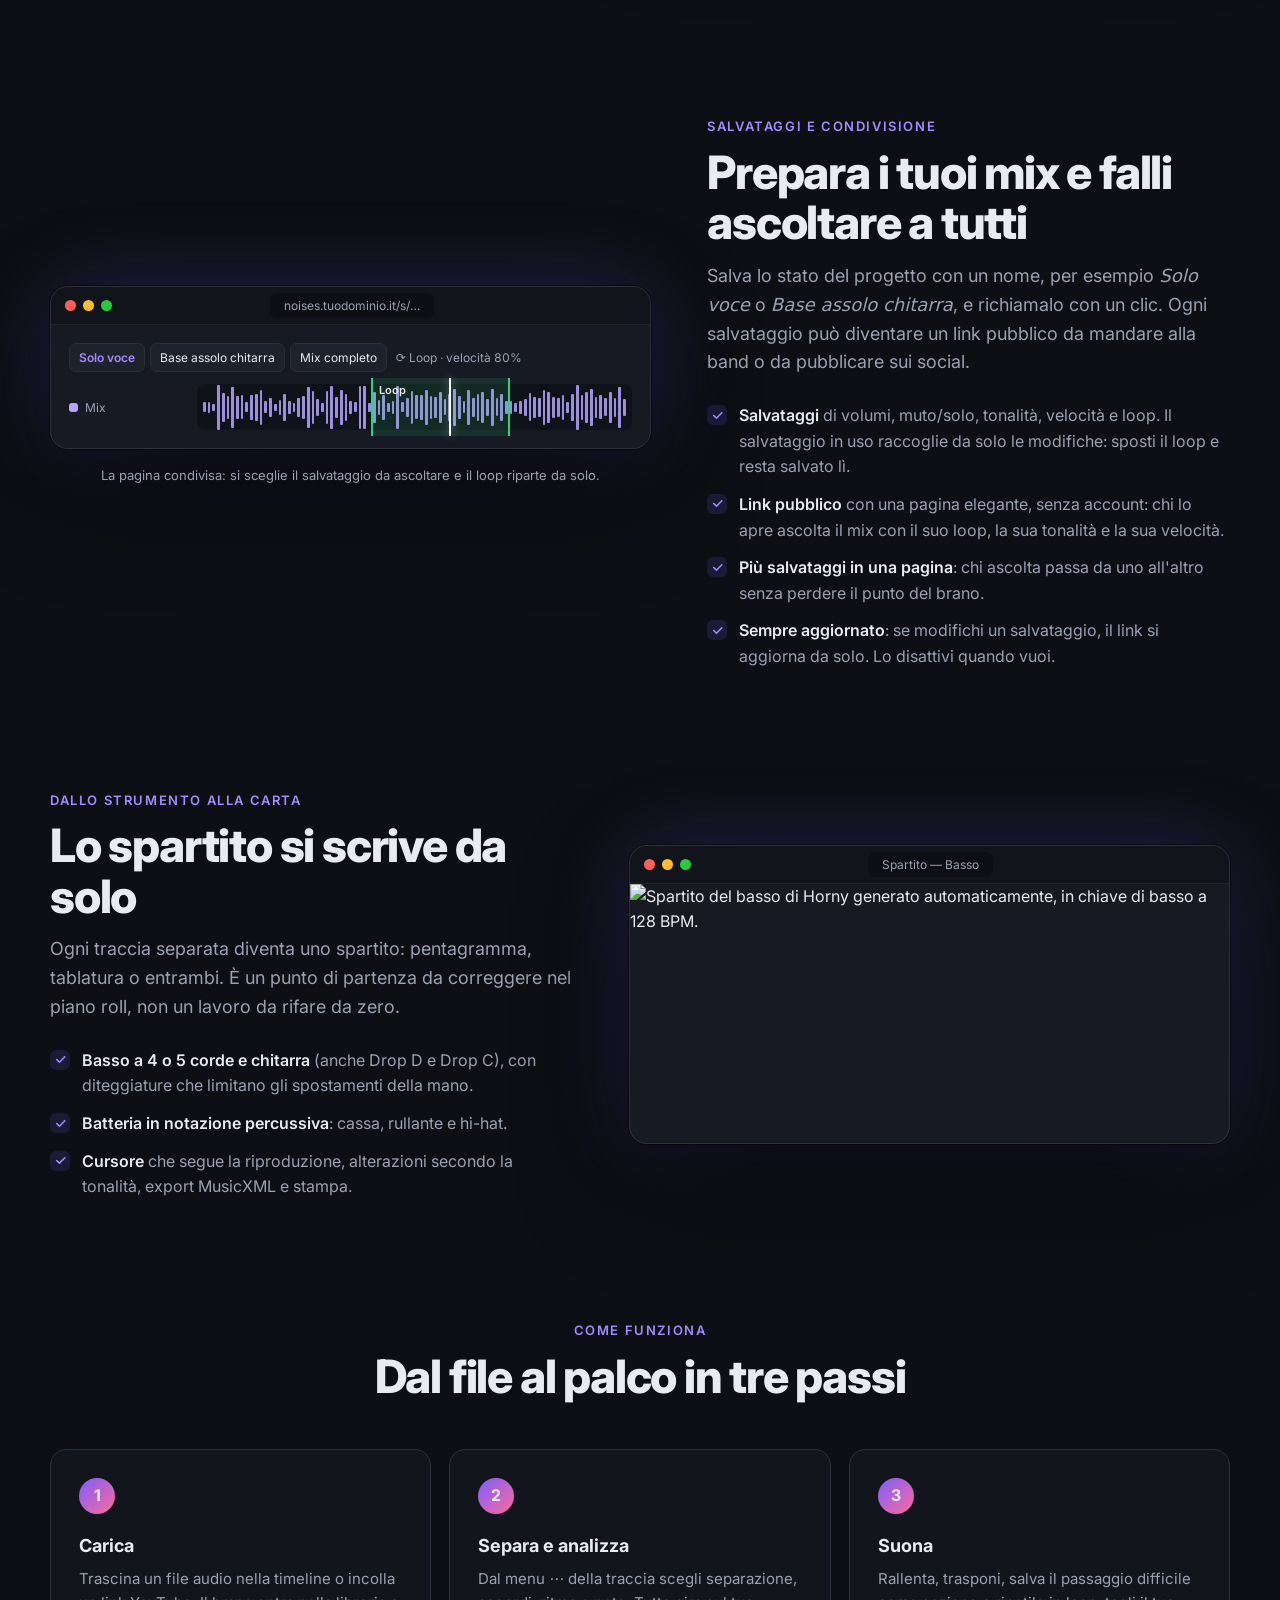
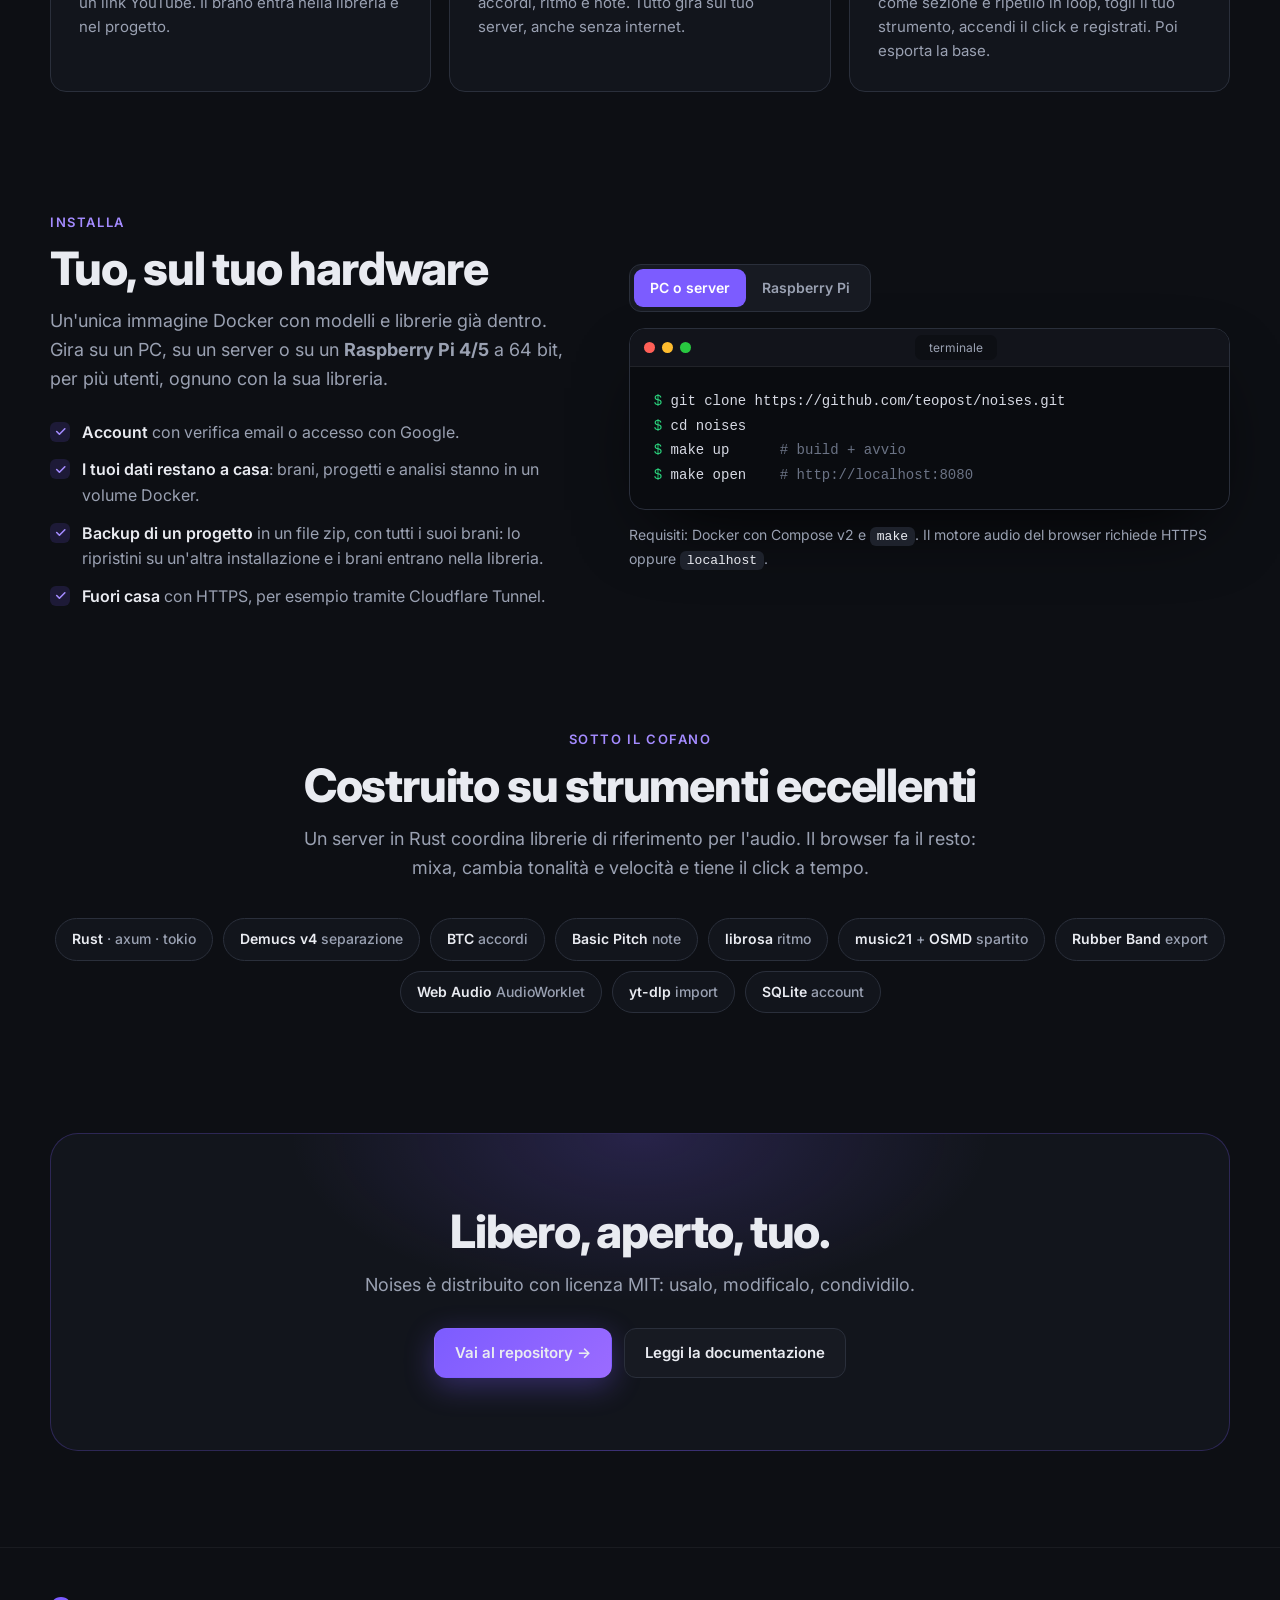
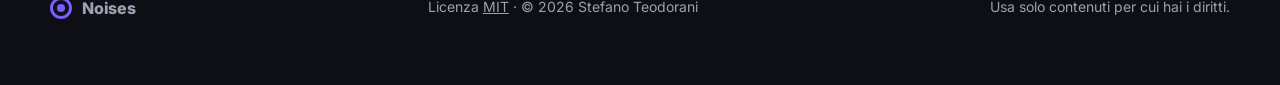
==== commit 33ead3ef: "Backup e ripristino dei progetti, Drop C, riapertura dell'ultimo progetto - Backup completo di un pr" ====
--- a/docs/index.html
+++ b/docs/index.html
@@ -258,7 +258,7 @@
       <h2>Lo spartito si scrive da solo</h2>
       <p class="sub">Ogni traccia separata diventa uno spartito: pentagramma, tablatura o entrambi. È un punto di partenza da correggere nel piano roll, non un lavoro da rifare da zero.</p>
       <ul class="ticks">
-        <li><span><b>Basso a 4 o 5 corde e chitarra</b> (anche Drop D), con diteggiature che limitano gli spostamenti della mano.</span></li>
+        <li><span><b>Basso a 4 o 5 corde e chitarra</b> (anche Drop D e Drop C), con diteggiature che limitano gli spostamenti della mano.</span></li>
         <li><span><b>Batteria in notazione percussiva</b>: cassa, rullante e hi-hat.</span></li>
         <li><span><b>Cursore</b> che segue la riproduzione, alterazioni secondo la tonalità, export MusicXML e stampa.</span></li>
       </ul>
@@ -295,6 +295,7 @@
       <ul class="ticks">
         <li><span><b>Account</b> con verifica email o accesso con Google.</span></li>
         <li><span><b>I tuoi dati restano a casa</b>: brani, progetti e analisi stanno in un volume Docker.</span></li>
+        <li><span><b>Backup di un progetto</b> in un file zip, con tutti i suoi brani: lo ripristini su un'altra installazione e i brani entrano nella libreria.</span></li>
         <li><span><b>Fuori casa</b> con HTTPS, per esempio tramite Cloudflare Tunnel.</span></li>
       </ul>
     </div>
